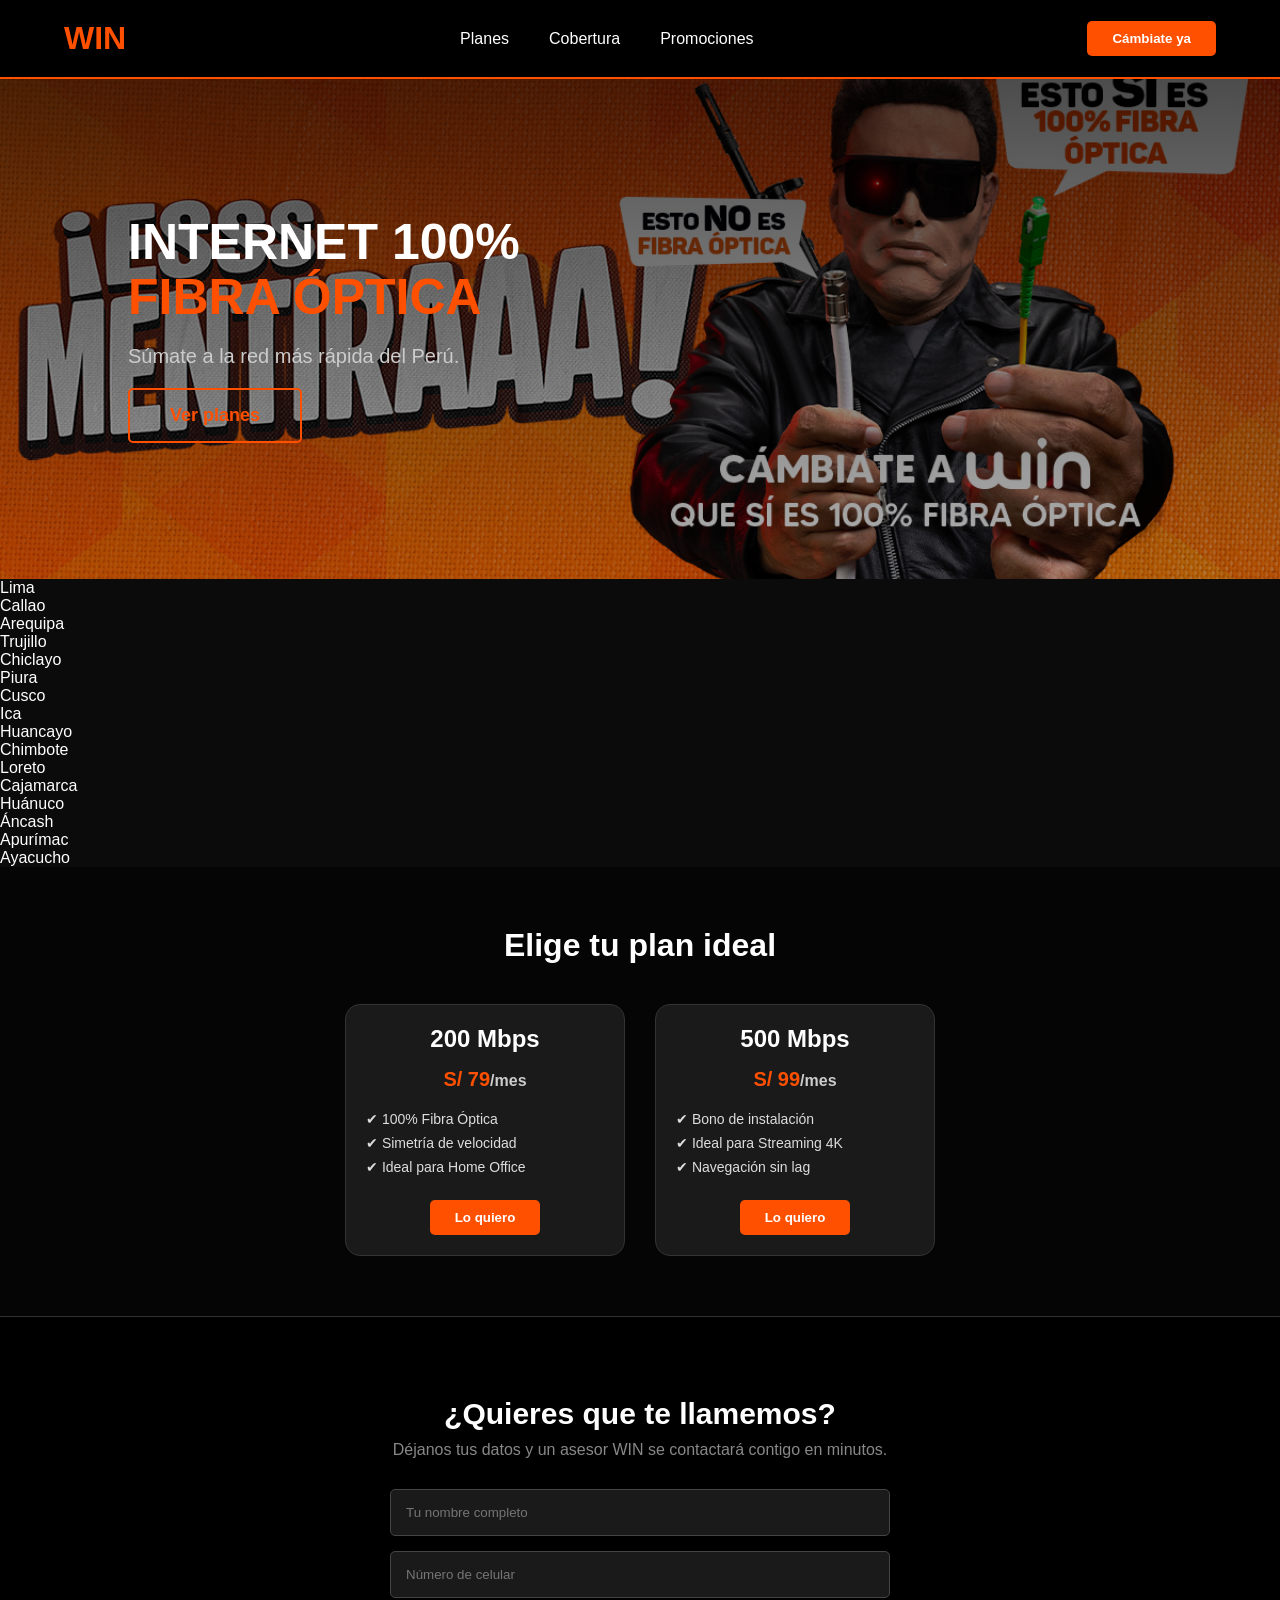
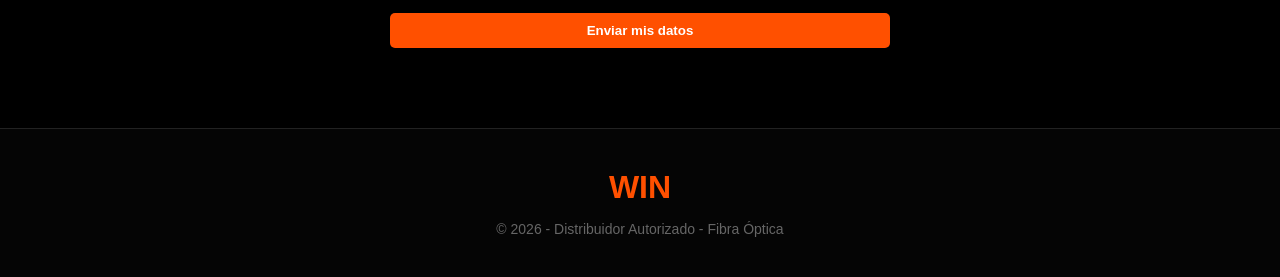
==== win/index.html @ 26859db9 "Update index.html" ====
<!DOCTYPE html>
<html lang="es">
<head>
    <meta charset="UTF-8">
    <meta name="viewport" content="width=device-width, initial-scale=1.0">
    <title>Win - ¡El internet de los winers!</title>
    <link rel="stylesheet" href="style.css">
</head>
<body>

    <header>
        <nav>
            <div class="logo">WIN</div>
            <ul>
                <li><a href="#nuestros-planes">Planes</a></li>
                <li><a href="#nuestra-cobertura">Cobertura</a></li>
                <li><a href="#">Promociones</a></li>
            </ul>
            <a href="#contacto"><button class="btn-venta">Cámbiate ya</button></a>
        </nav>
    </header>

    <section class="hero">
        <div class="hero-texto">
            <h1>INTERNET 100% <br> <span>FIBRA ÓPTICA</span></h1>
            <p>Súmate a la red más rápida del Perú.</p>
            <a href="#nuestros-planes"><button class="btn-hero">Ver planes</button></a>
        </div>
    </section>

     <!-- COBERTURA -->
    <section class="#cobertura" id="cobertura">
        <div class="contenedor-regiones">
            <div class="region">Lima</div>
            <div class="region">Callao</div>
            <div class="region">Arequipa</div>
            <div class="region">Trujillo</div>
            <div class="region">Chiclayo</div>
            <div class="region">Piura</div>
            <div class="region">Cusco</div>
            <div class="region">Ica</div>
            <div class="region">Huancayo</div>
            <div class="region">Chimbote</div>
            <div class="region">Loreto</div>
            <div class="region">Cajamarca</div>
            <div class="region">Huánuco</div>
            <div class="region">Áncash</div>
            <div class="region">Apurímac</div>
            <div class="region">Ayacucho</div>
        </div>
    </section>

    <section class="planes" id="nuestros-planes">
        <h2 class="titulo-seccion">Elige tu plan ideal</h2>
        <div class="contenedor-cards">
            <div class="card">
                <h3>200 Mbps</h3>
                <p class="precio">S/ 79<span>/mes</span></p>
                <ul class="beneficios">
                    <li>✔ 100% Fibra Óptica</li>
                    <li>✔ Simetría de velocidad</li>
                    <li>✔ Ideal para Home Office</li>
                </ul>
                <button class="btn-venta">Lo quiero</button>
            </div>
            <div class="card">
                <h3>500 Mbps</h3>
                <p class="precio">S/ 99<span>/mes</span></p>
                <ul class="beneficios">
                    <li>✔ Bono de instalación</li>
                    <li>✔ Ideal para Streaming 4K</li>
                    <li>✔ Navegación sin lag</li>
                </ul>
                <button class="btn-venta">Lo quiero</button>
            </div>
        </div>
    </section>

    <section class="contacto" id="contacto">
        <h2>¿Quieres que te llamemos?</h2>
        <p>Déjanos tus datos y un asesor WIN se contactará contigo en minutos.</p>
        <form class="formulario">
            <input type="text" placeholder="Tu nombre completo" required>
            <input type="tel" placeholder="Número de celular" required>
            <button type="submit" class="btn-venta">Enviar mis datos</button>
        </form>
    </section>

    <footer class="pie-pagina">
        <div class="logo">WIN</div>
        <p>© 2026 - Distribuidor Autorizado - Fibra Óptica</p>
    </footer>

</body>
</html>
---- win/style.css ----
* {
    margin: 0;
    padding: 0;
    box-sizing: border-box;
}

body {
    background-color: #0b0b0b;
    color: white;
    font-family: 'Segoe UI', sans-serif;
}

header {
    background-color: #000;
    padding: 20px 5%;
    border-bottom: 2px solid #ff5000;
}

nav {
    display: flex;
    justify-content: space-between;
    align-items: center;
}

.logo {
    color: #ff5000;
    font-size: 32px;
    font-weight: bold;
}

nav ul {
    display: flex;
    list-style: none;
}

nav ul li {
    margin: 0 20px;
}

nav ul li a {
    color: white;
    text-decoration: none;
    font-weight: 500;
}

.btn-venta {
    background-color: #ff5000;
    color: white;
    border: none;
    padding: 10px 25px;
    border-radius: 5px;
    font-weight: bold;
    cursor: pointer;
    transition: 0.3s;
}

.btn-venta:hover {
    background-color: #ff7033;
    box-shadow: 0 0 15px #ff5000;
}

.hero {
    height: 500px;
    display: flex;
    align-items: center;
    padding: 0 10%;
    background-color: #0b0b0b;
    background-image: linear-gradient(rgba(0,0,0,0.7), rgba(0,0,0,0.3)), url('win.jpg');
    background-size: cover;
    background-position: center;
}

.hero-texto h1 {
    font-size: 50px;
    color: white;
    line-height: 1.1;
}

.hero-texto span {
    color: #ff5000;
}

.hero-texto p {
    color: #ccc;
    font-size: 20px;
    margin: 20px 0;
}

.btn-hero {
    background-color: transparent;
    color: #ff5000;
    border: 2px solid #ff5000;
    padding: 15px 40px;
    font-weight: bold;
    font-size: 18px;
    border-radius: 5px;
    cursor: pointer;
    transition: 0.3s;
}

.btn-hero:hover {
    background-color: #ff5000;
    color: white;
}.planes {
    padding: 60px 10%;
    background-color: #050505;
    text-align: center;
}

.titulo-seccion {
    font-size: 32px;
    margin-bottom: 40px;
    color: white;
}

.contenedor-cards {
    display: flex;
    justify-content: center;
    gap: 30px; /* Espacio entre tarjetas */
    flex-wrap: wrap; /* Para que si no caben, bajen a la siguiente fila */
}

.card {
    background-color: #1a1a1a;
    border: 1px solid #333;
    padding: 20px;
    border-radius: 15px;
    width: 280px;
    transition: 0.3s;
}

.card:hover {
    border-color: #ff5000;
    transform: translateY(-10px); /* Sube un poquito al pasar el mouse */
}

.card img {
    width: 100%; /* La imagen se ajusta al ancho de la tarjeta */
    border-radius: 10px;
    margin-bottom: 15px;
}

.card h3 {
    font-size: 24px;
    margin-bottom: 10px;
}

.card p {
    font-size: 20px;
    color: #ff5000;
    font-weight: bold;
    margin-bottom: 20px;
}
.precio {
    font-size: 35px;
    color: #ff5000;
    margin: 15px 0;
}

.precio span {
    font-size: 16px;
    color: #ccc;
}

.beneficios {
    list-style: none;
    text-align: left;
    margin-bottom: 25px;
    color: #ddd;
    font-size: 14px;
}

.beneficios li {
    margin-bottom: 8px;
}
.contacto {
    padding: 80px 10%;
    background-color: #000;
    text-align: center;
    border-top: 1px solid #333;
}

.contacto h2 {
    font-size: 30px;
    margin-bottom: 10px;
}

.contacto p {
    color: #888;
    margin-bottom: 30px;
}

.formulario {
    max-width: 500px;
    margin: 0 auto;
    display: flex;
    flex-direction: column;
    gap: 15px;
}

.formulario input {
    padding: 15px;
    background-color: #1a1a1a;
    border: 1px solid #444;
    color: white;
    border-radius: 5px;
    outline: none;
}

.formulario input:focus {
    border-color: #ff5000;
}

.pie-pagina {
    padding: 40px;
    background-color: #050505;
    text-align: center;
    border-top: 1px solid #222;
}

.pie-pagina p {
    color: #666;
    margin-top: 15px;
    font-size: 14px;
}
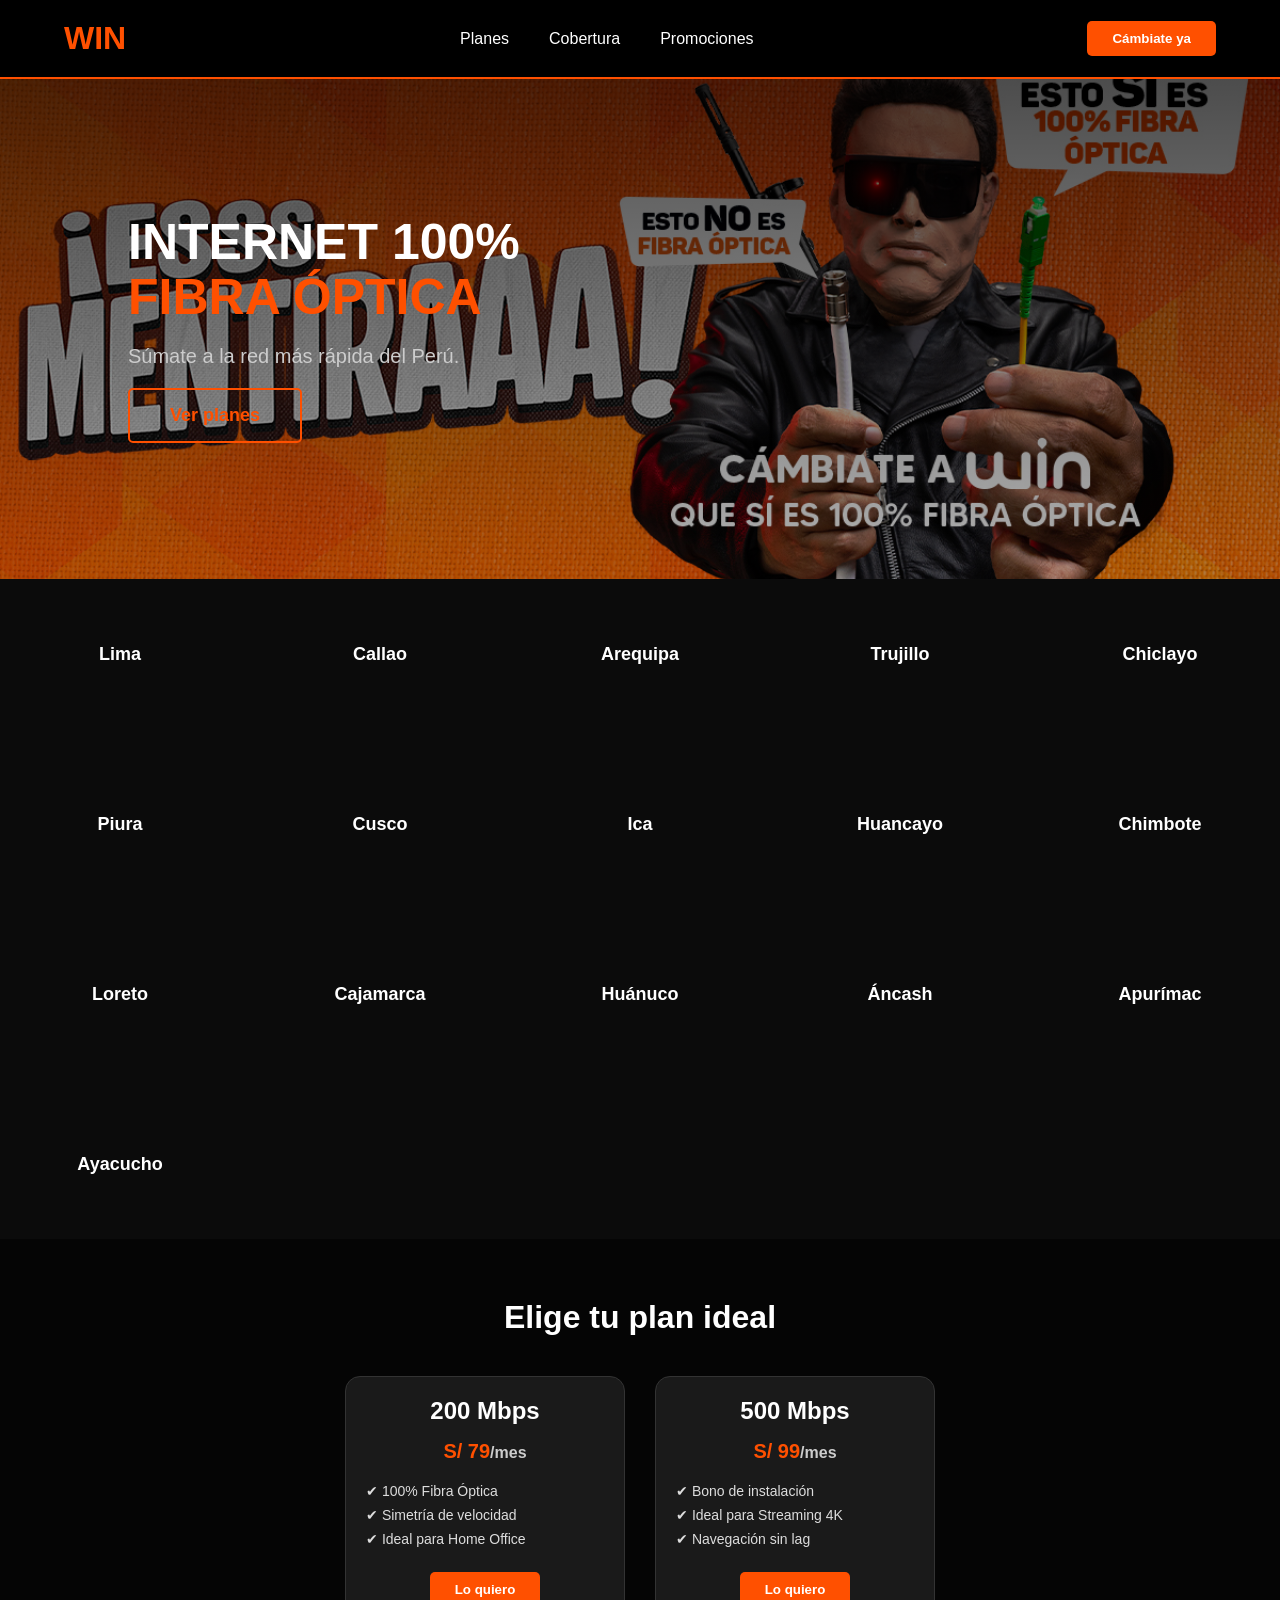
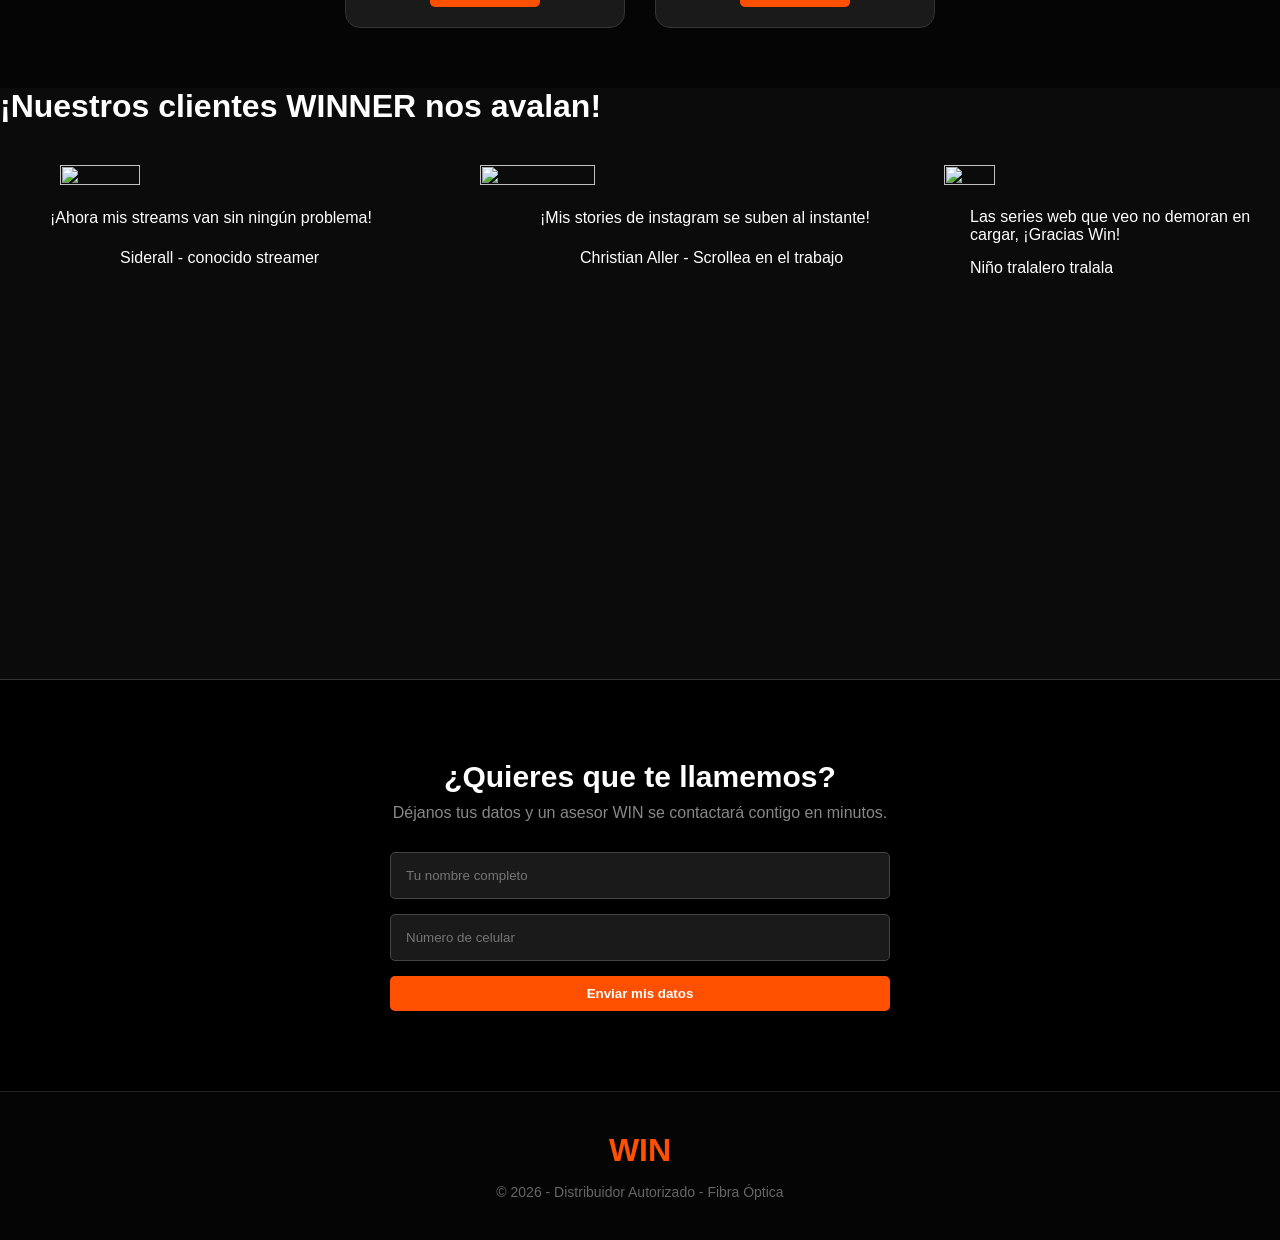
==== commit 8e1be848: "update clientes" ====
--- a/win/index.html
+++ b/win/index.html
@@ -75,6 +75,52 @@
             </div>
         </div>
     </section>
+    
+<!-- Fernando Chapoñan was here lmao -->
+    <section class="clientes" id="clientes">
+        <h2 class="titulo-seccion"> ¡Nuestros clientes WINNER nos avalan!</h2>
+        <div class="contenedor-cliente" style="margin-bottom: 0px;padding-bottom: 0px;">
+            
+                <img  src="cliente1.PNG" style="width: 25%; height: 25%;float: left; margin-left: 60px;" alt="" >
+                <img class="cliente" src="cliente2.PNG" style="width: 30%; height: 30%;float: center; margin-left: 100px;" alt="">
+                <img class="cliente" src="niñotralalero.webp" style="width: 20%; height: 20%;float: right; margin-right: 80px;" alt="">
+
+                <div style="position: relative; height: 40px;">
+                    <p style="position: absolute; top: 20px; left: 50px;">
+                    ¡Ahora mis streams van sin ningún problema! </p>
+                </div>
+
+                 <div style="position: relative; height: 50px;">
+                    <p style="position: absolute; top: 20px; left: 120px;">
+                     Siderall - conocido streamer </p>
+                </div>
+                
+               <div style="position: relative; height: 100px;">
+                    <p style="position: absolute; top: -70px; left: 540px;">
+                    ¡Mis stories de instagram se suben al instante! </p>
+                </div>
+           
+                <div style="position: relative; height: 100px;">
+                    <p style="position: absolute; top: -130px; left: 580px;">
+                    Christian Aller - Scrollea en el trabajo </p>
+                </div>
+
+                  <div style="position: relative; height: 100px;">
+                    <p style="position: absolute; top: -271px; left: 970px;">
+                    Las series web que veo no demoran en cargar, ¡Gracias Win! </p>
+                </div>
+
+                   <div style="position: relative; height: 100px;">
+                    <p style="position: absolute; top: -320px; left: 970px;">
+                    Niño tralalero tralala </p>
+                </div>
+
+        </div>
+
+
+    </section>
+
+
 
     <section class="contacto" id="contacto">
         <h2>¿Quieres que te llamemos?</h2>
--- a/win/style.css
+++ b/win/style.css
@@ -222,4 +222,36 @@
     color: #666;
     margin-top: 15px;
     font-size: 14px;
+}
+
+/* COBERTURA */
+.cobertura {
+    display: none;
+    padding: 40px;
+    background-color: rgb(247, 247, 247);
+}
+
+/* CUANDO HACES CLICK EN EL LINK */
+#cobertura:target {
+    display: block;
+}
+
+/* GRID DE REGIONES */
+.contenedor-regiones {
+    display: grid;
+    grid-template-columns: repeat(auto-fit, minmax(200px, 1fr));
+    gap: 20px;
+}
+
+/* CUADROS */
+.region {
+    height: 150px;
+    display: flex;
+    align-items: center;
+    justify-content: center;
+    background-color: transparent;
+    color: white;
+    font-size: 18px;
+    font-weight: bold;
+    text-align: center;
 }
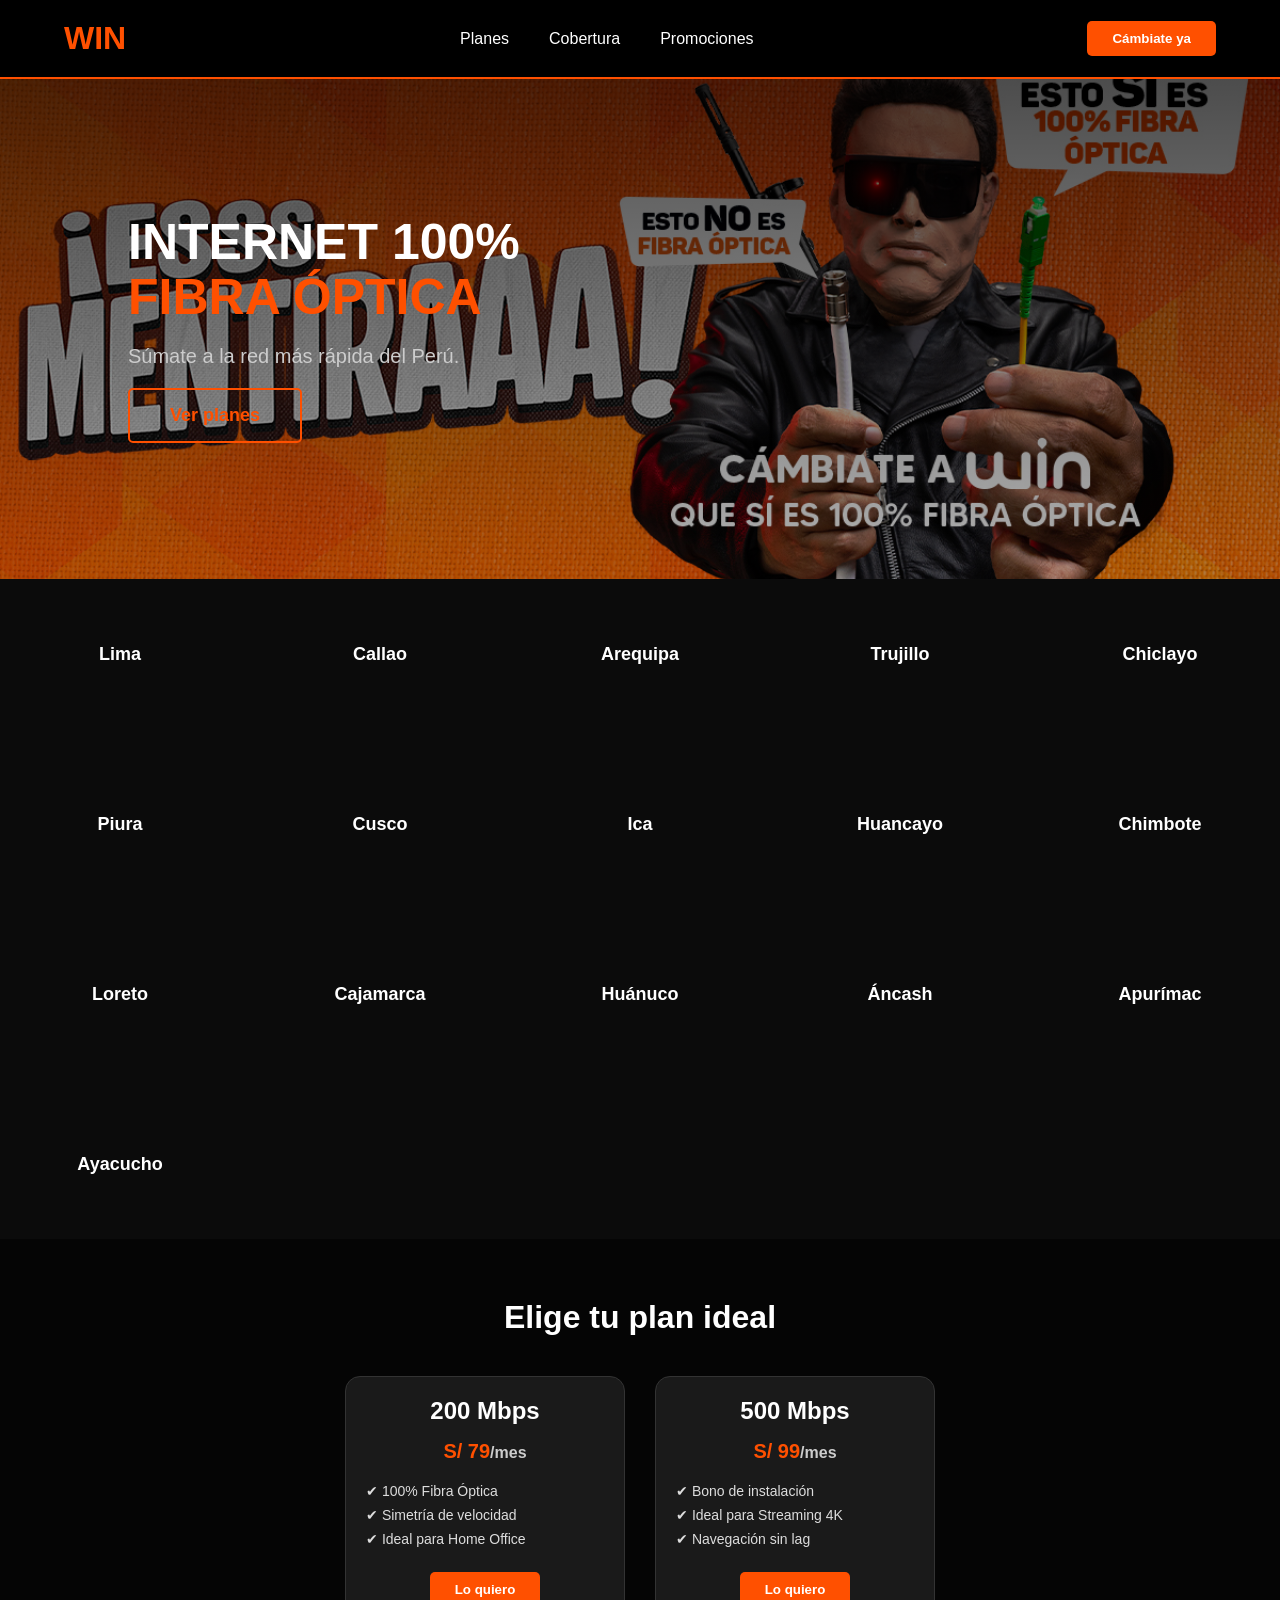
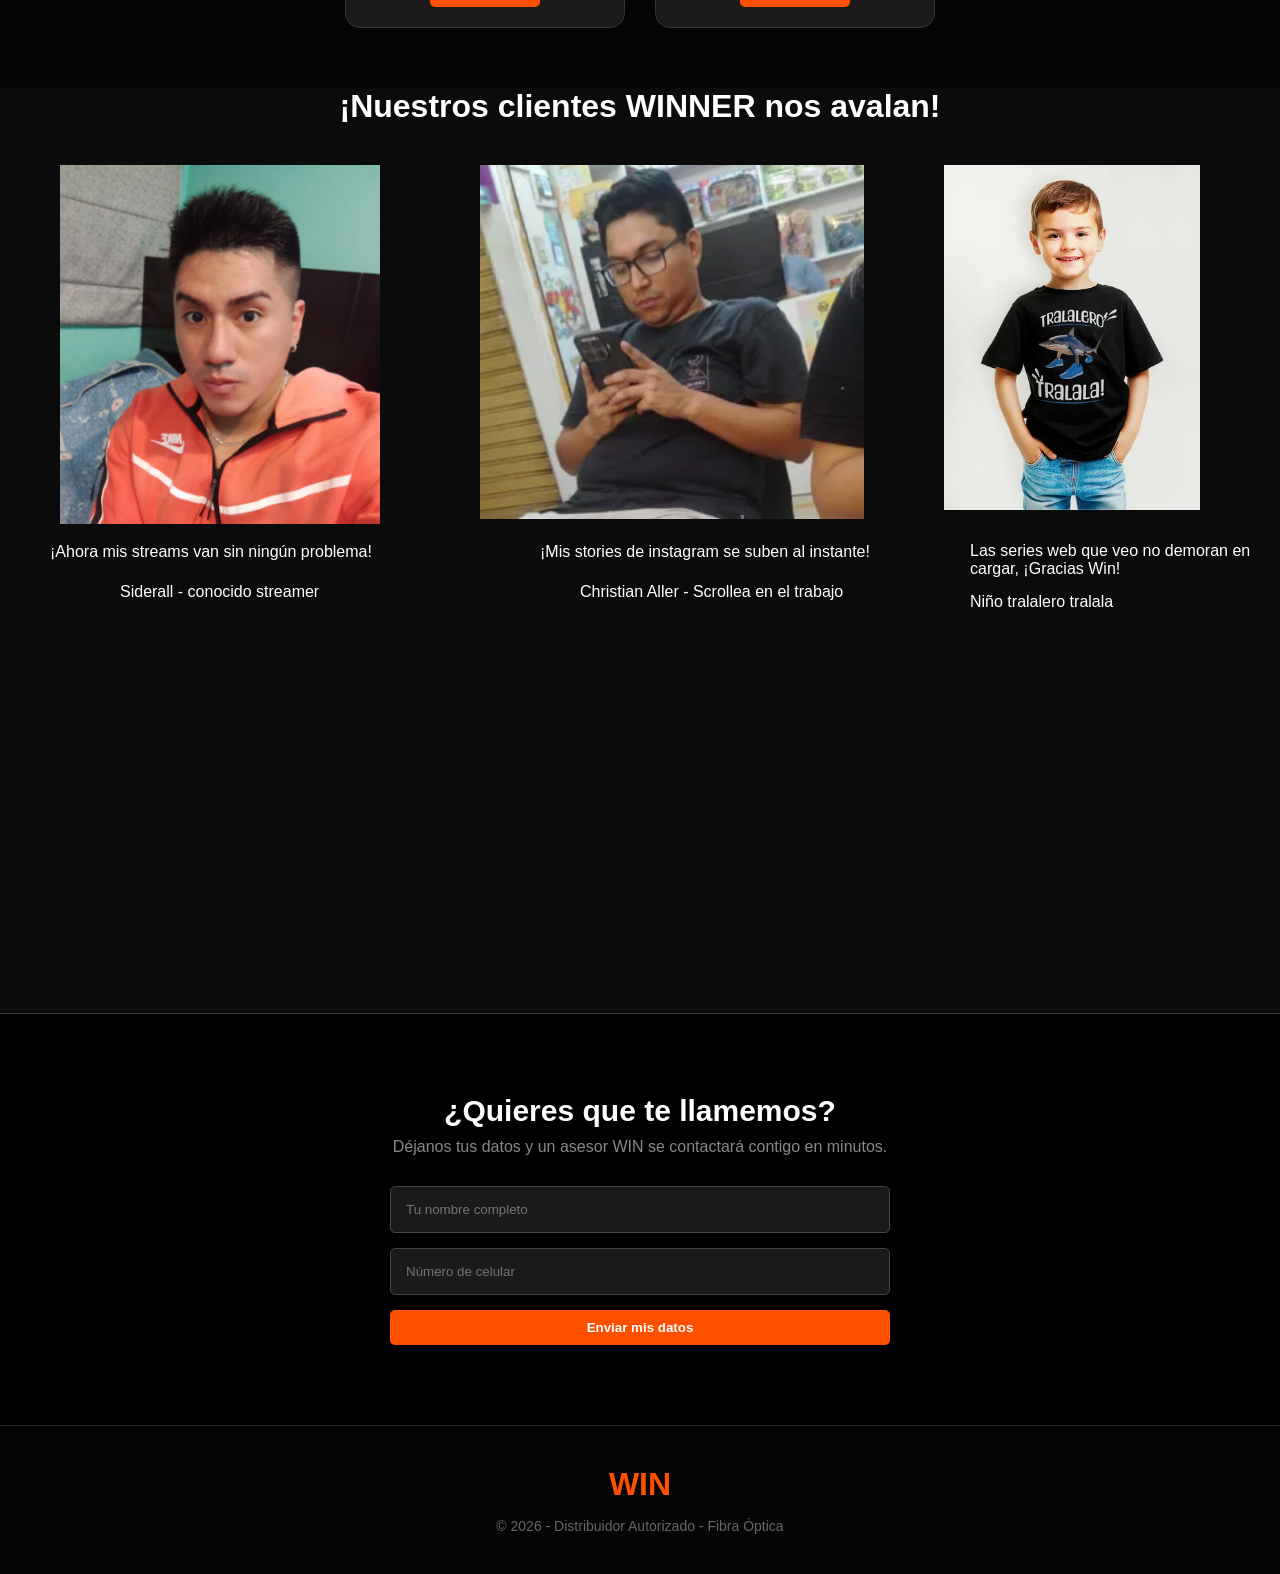
==== commit ed04e21d: "clientesavance2" ====
--- a/win/index.html
+++ b/win/index.html
@@ -75,7 +75,6 @@
             </div>
         </div>
     </section>
-    
 <!-- Fernando Chapoñan was here lmao -->
     <section class="clientes" id="clientes">
         <h2 class="titulo-seccion"> ¡Nuestros clientes WINNER nos avalan!</h2>
--- a/win/style.css
+++ b/win/style.css
@@ -111,6 +111,7 @@
     font-size: 32px;
     margin-bottom: 40px;
     color: white;
+    text-align: center;
 }
 
 .contenedor-cards {
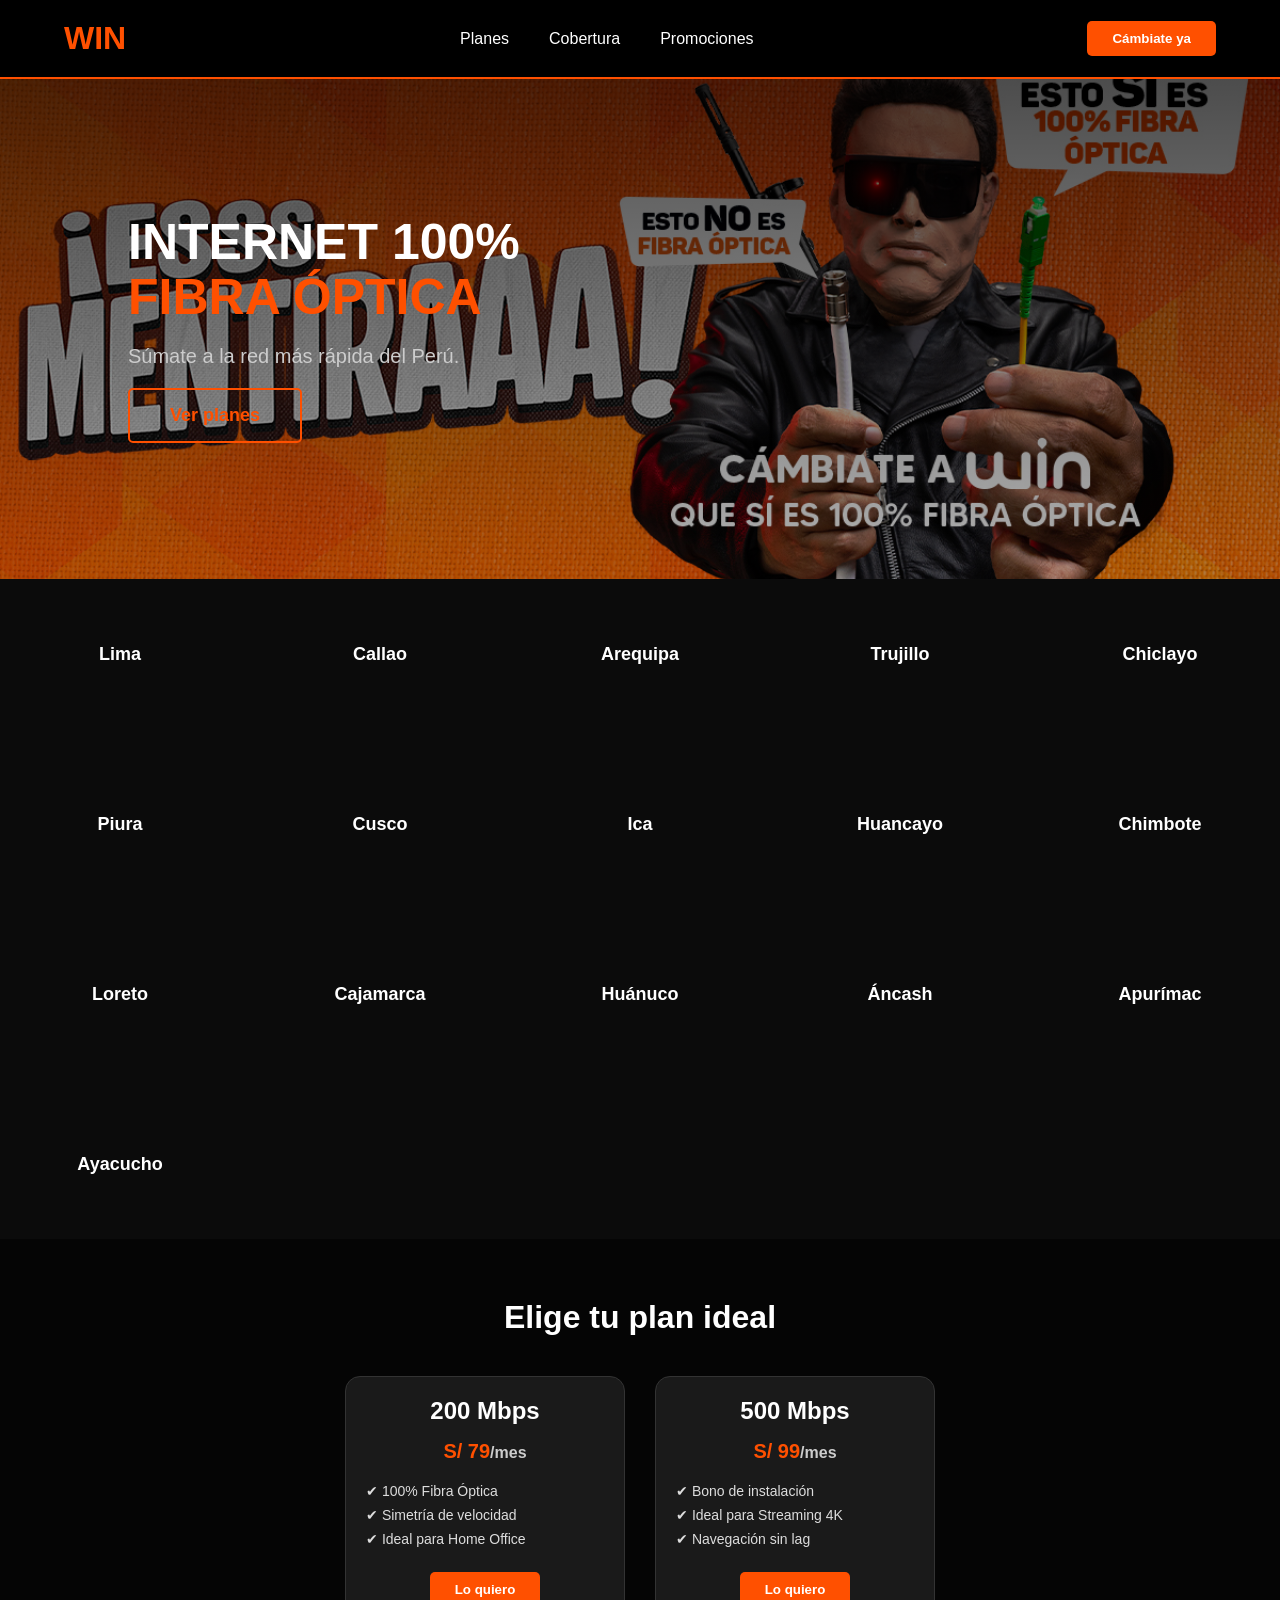
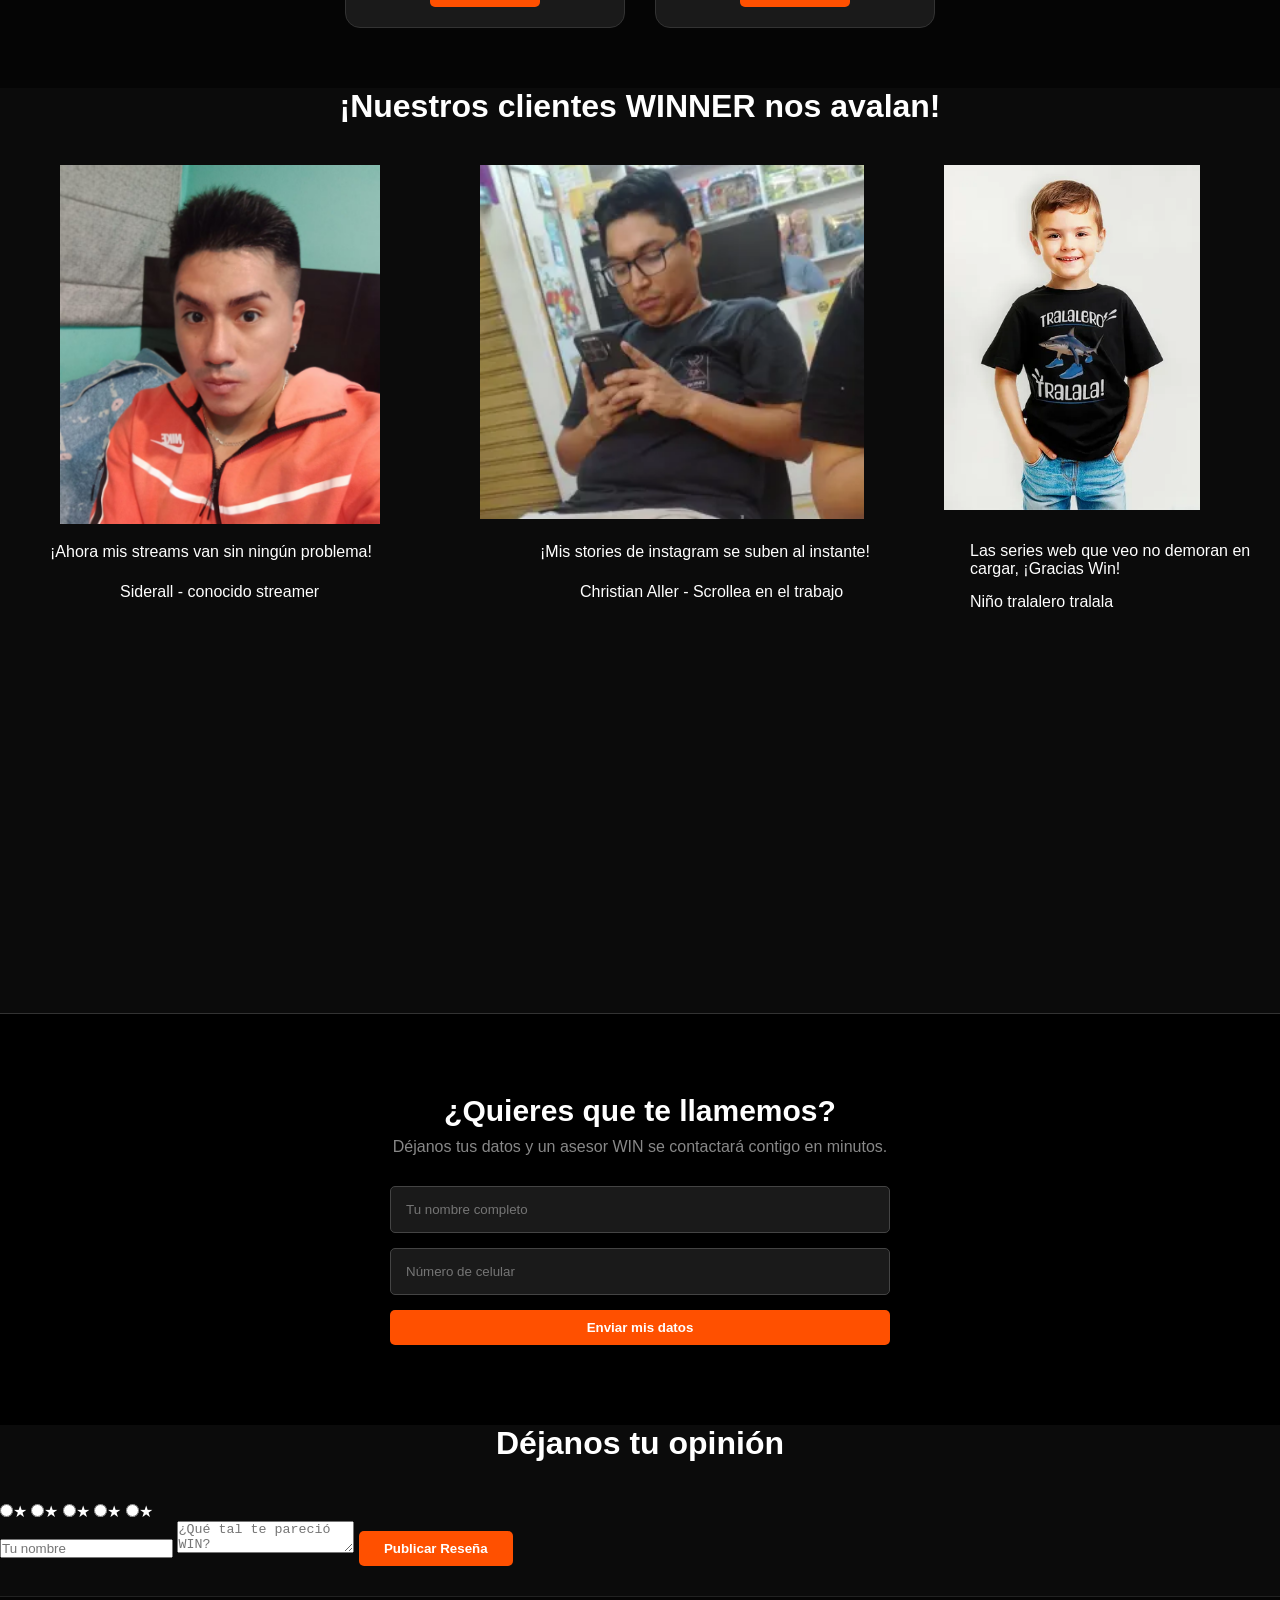
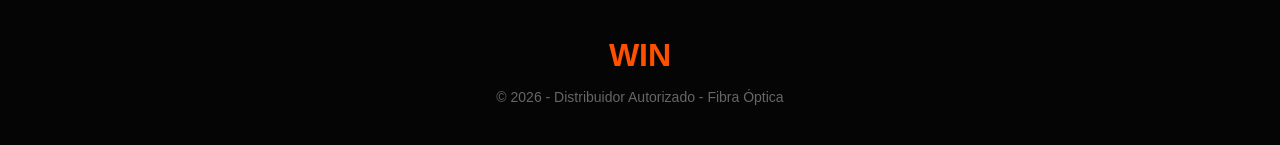
==== commit 7c39cfd7: "añadí reseñas" ====
--- a/win/index.html
+++ b/win/index.html
@@ -130,11 +130,59 @@
             <button type="submit" class="btn-venta">Enviar mis datos</button>
         </form>
     </section>
-
+<section class="resenas-form">
+    <h2 class="titulo-seccion">Déjanos tu opinión</h2>
+    <div class="contenedor-resena">
+        <form id="form-resena">
+            <div class="estrellas">
+                <input type="radio" id="star5" name="rating" value="5"><label for="star5">★</label>
+                <input type="radio" id="star4" name="rating" value="4"><label for="star4">★</label>
+                <input type="radio" id="star3" name="rating" value="3"><label for="star3">★</label>
+                <input type="radio" id="star2" name="rating" value="2"><label for="star2">★</label>
+                <input type="radio" id="star1" name="rating" value="1"><label for="star1">★</label>
+            </div>
+            <input type="text" id="nombre-resena" placeholder="Tu nombre" required>
+            <textarea id="texto-resena" placeholder="¿Qué tal te pareció WIN?" required></textarea>
+            <button type="submit" class="btn-venta">Publicar Reseña</button>
+        </form>
+    </div>
+    
+    <div id="lista-resenas" class="contenedor-cards" style="margin-top: 30px;">
+        </div>
+</section>
     <footer class="pie-pagina">
         <div class="logo">WIN</div>
         <p>© 2026 - Distribuidor Autorizado - Fibra Óptica</p>
     </footer>
+<script>
+    document.getElementById('form-resena').addEventListener('submit', function(e) {
+        e.preventDefault();
 
+        const nombre = document.getElementById('nombre-resena').value;
+        const texto = document.getElementById('texto-resena').value;
+        const estrellas = document.querySelector('input[name="rating"]:checked')?.value || 0;
+
+        if(estrellas == 0) {
+            alert("¡Mano, no te olvides de marcar las estrellas! ⭐");
+            return;
+        }
+
+        // Crear la tarjeta de la reseña
+        const nuevaResena = document.createElement('div');
+        nuevaResena.classList.add('card');
+        nuevaResena.innerHTML = `
+            <h3>${nombre}</h3>
+            <p style="color: #ff5000; font-size: 20px; margin: 10px 0;">${'★'.repeat(estrellas)}</p>
+            <p style="color: #ccc; font-size: 14px; font-weight: normal; line-height: 1.4;">"${texto}"</p>
+        `;
+
+        // Ponerla al principio de la lista
+        document.getElementById('lista-resenas').prepend(nuevaResena);
+        
+        // Limpiar el formulario
+        this.reset();
+        alert("¡Gracias por tu reseña! Ya apareció en la lista.");
+    });
+    </script>
 </body>
-</html>+</html>
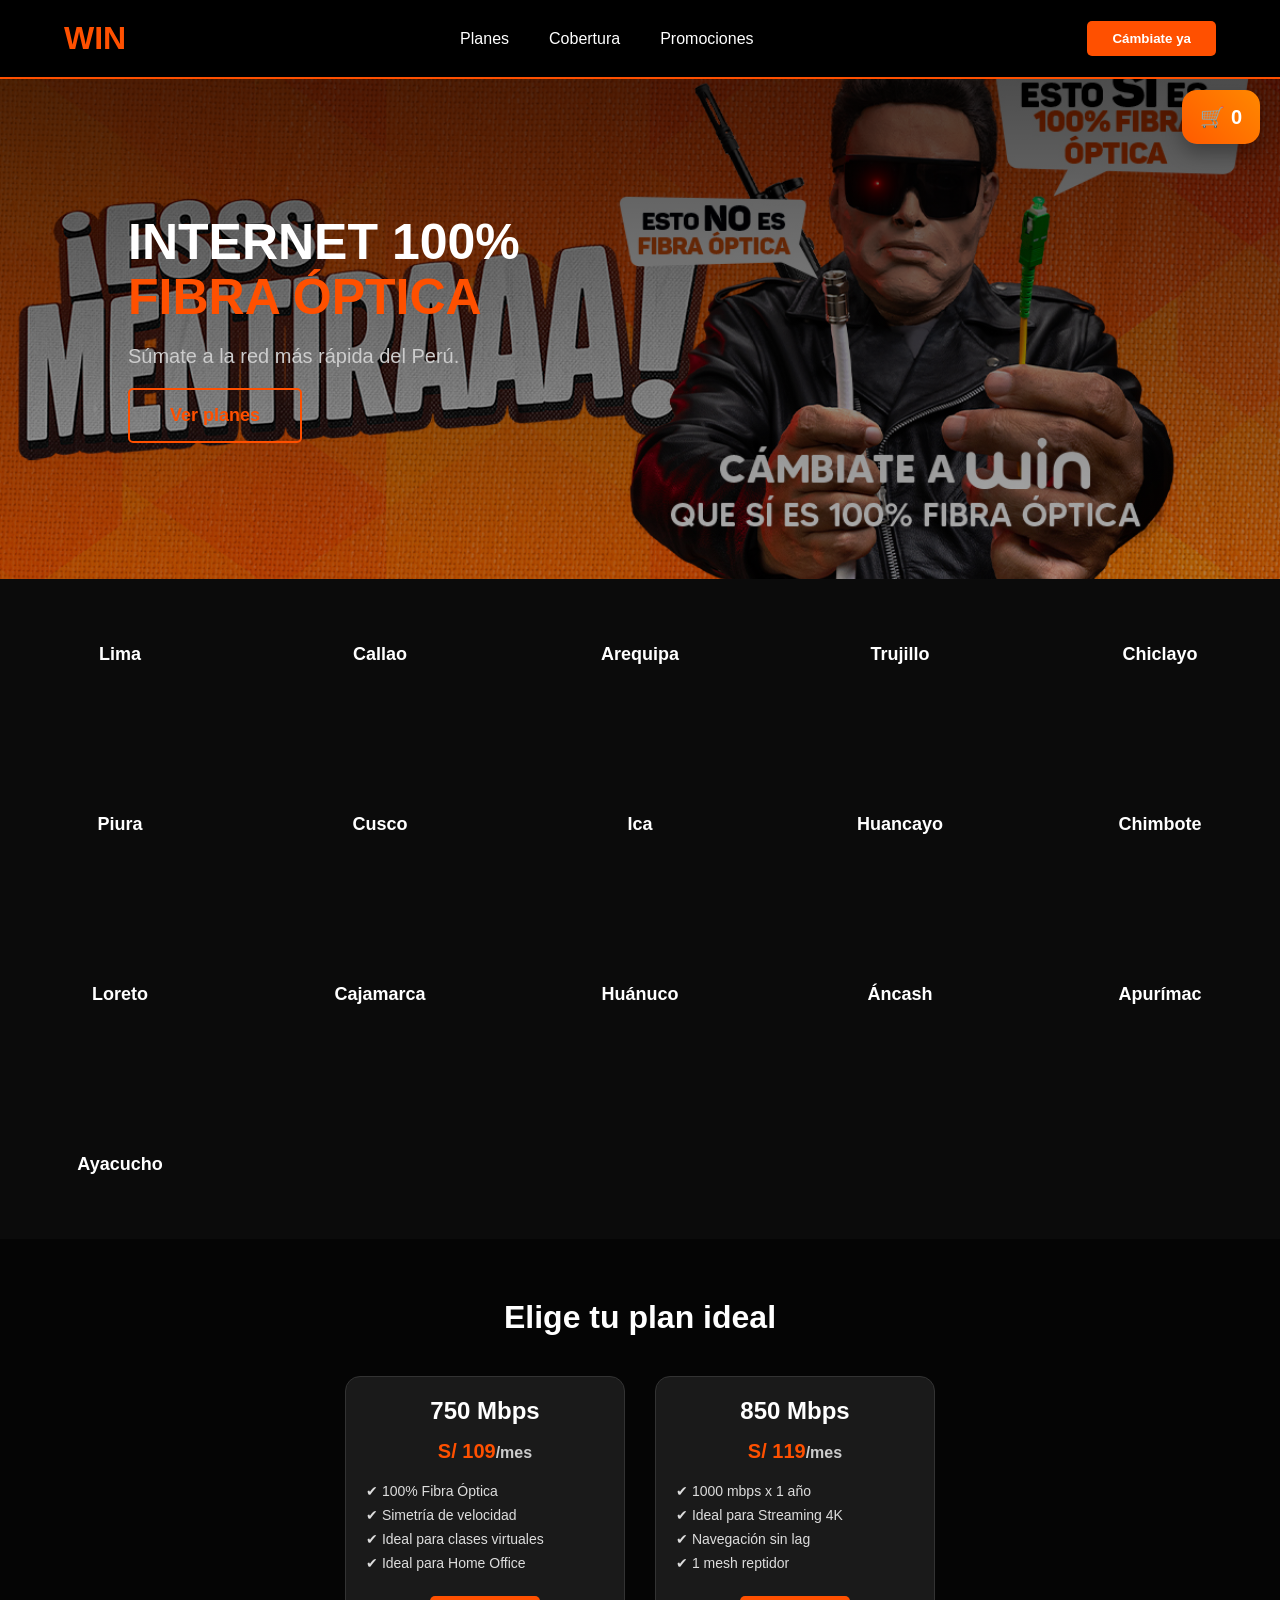
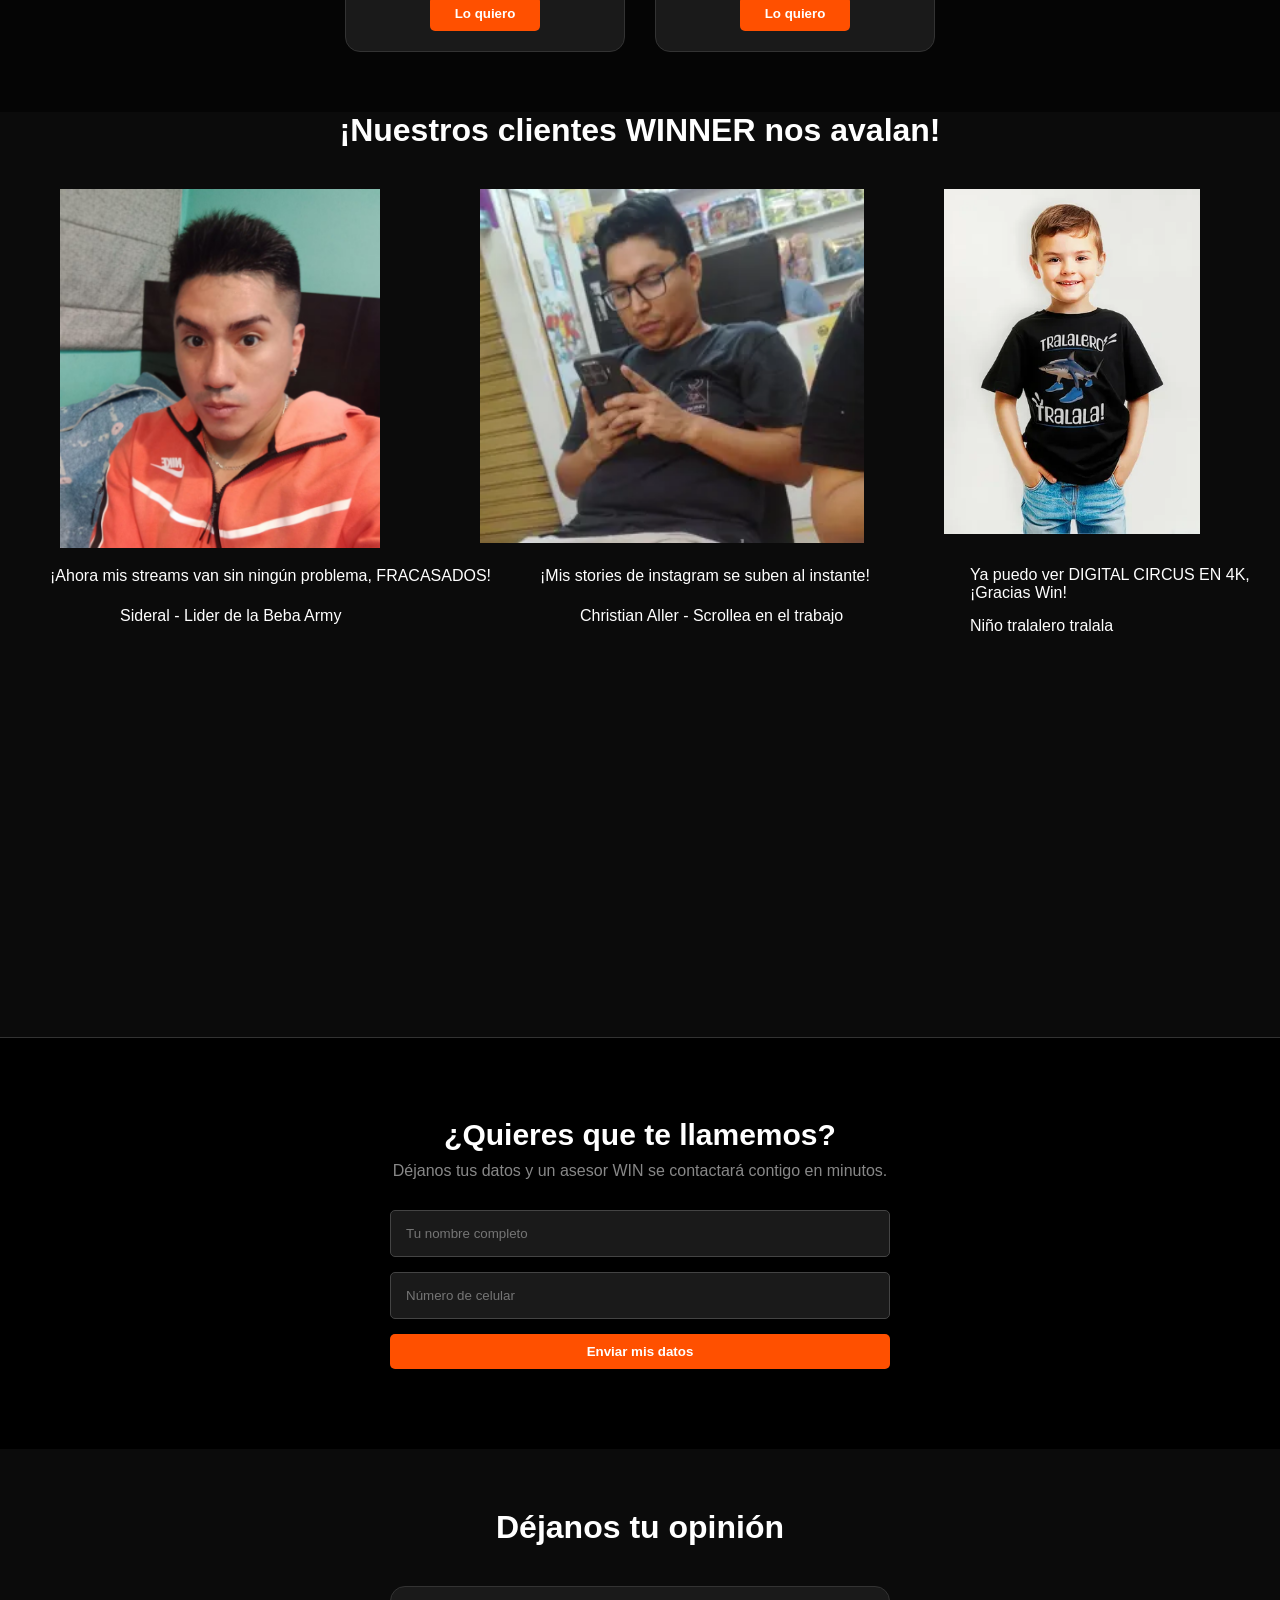
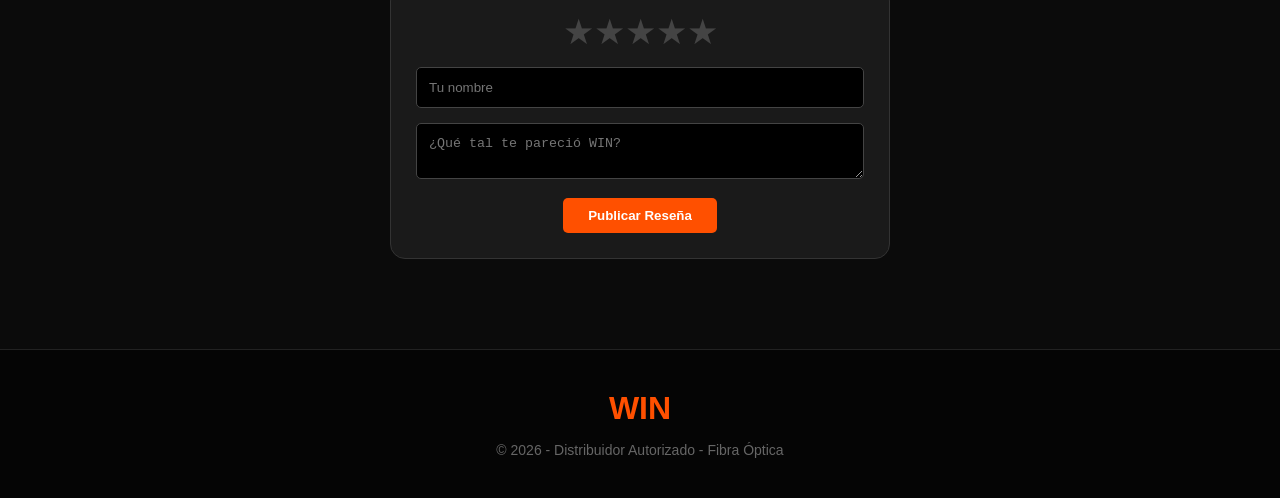
==== commit 17b6a428: "win Actualización carrito premium" ====
--- a/win/index.html
+++ b/win/index.html
@@ -54,22 +54,24 @@
         <h2 class="titulo-seccion">Elige tu plan ideal</h2>
         <div class="contenedor-cards">
             <div class="card">
-                <h3>200 Mbps</h3>
-                <p class="precio">S/ 79<span>/mes</span></p>
+                <h3>750 Mbps</h3>
+                <p class="precio">S/ 109<span>/mes</span></p>
                 <ul class="beneficios">
                     <li>✔ 100% Fibra Óptica</li>
                     <li>✔ Simetría de velocidad</li>
+                    <li>✔ Ideal para clases virtuales</li>
                     <li>✔ Ideal para Home Office</li>
                 </ul>
                 <button class="btn-venta">Lo quiero</button>
             </div>
             <div class="card">
-                <h3>500 Mbps</h3>
-                <p class="precio">S/ 99<span>/mes</span></p>
+                <h3>850 Mbps</h3>
+                <p class="precio">S/ 119<span>/mes</span></p>
                 <ul class="beneficios">
-                    <li>✔ Bono de instalación</li>
+                    <li>✔ 1000 mbps x 1 año</li>
                     <li>✔ Ideal para Streaming 4K</li>
                     <li>✔ Navegación sin lag</li>
+                    <li>✔ 1 mesh reptidor</li>
                 </ul>
                 <button class="btn-venta">Lo quiero</button>
             </div>
@@ -86,12 +88,12 @@
 
                 <div style="position: relative; height: 40px;">
                     <p style="position: absolute; top: 20px; left: 50px;">
-                    ¡Ahora mis streams van sin ningún problema! </p>
+                    ¡Ahora mis streams van sin ningún problema, FRACASADOS! </p>
                 </div>
 
                  <div style="position: relative; height: 50px;">
                     <p style="position: absolute; top: 20px; left: 120px;">
-                     Siderall - conocido streamer </p>
+                     Sideral - Lider de la Beba Army </p>
                 </div>
                 
                <div style="position: relative; height: 100px;">
@@ -106,7 +108,7 @@
 
                   <div style="position: relative; height: 100px;">
                     <p style="position: absolute; top: -271px; left: 970px;">
-                    Las series web que veo no demoran en cargar, ¡Gracias Win! </p>
+                    Ya puedo ver DIGITAL CIRCUS EN 4K, ¡Gracias Win! </p>
                 </div>
 
                    <div style="position: relative; height: 100px;">
@@ -184,5 +186,6 @@
         alert("¡Gracias por tu reseña! Ya apareció en la lista.");
     });
     </script>
+    <script src="script.js"></script>
 </body>
 </html>
--- a/win/style.css
+++ b/win/style.css
@@ -255,4 +255,50 @@
     font-size: 18px;
     font-weight: bold;
     text-align: center;
-}+}
+.resenas-form {
+    padding: 60px 10%;
+    background-color: #0b0b0b;
+    text-align: center;
+}
+
+.contenedor-resena {
+    max-width: 500px;
+    margin: 0 auto;
+    background: #1a1a1a;
+    padding: 25px;
+    border-radius: 15px;
+    border: 1px solid #333;
+}
+
+.estrellas {
+    display: flex;
+    flex-direction: row-reverse;
+    justify-content: center;
+    font-size: 35px;
+    margin-bottom: 15px;
+}
+
+.estrellas input { display: none; }
+
+.estrellas label {
+    color: #444;
+    cursor: pointer;
+}
+
+/* Cuando pasas el mouse o marcas una estrella, se pone naranja */
+.estrellas label:hover,
+.estrellas label:hover ~ label,
+.estrellas input:checked ~ label {
+    color: #ff5000;
+}
+
+#form-resena input, #form-resena textarea {
+    width: 100%;
+    padding: 12px;
+    margin-bottom: 15px;
+    background: #000;
+    border: 1px solid #444;
+    color: white;
+    border-radius: 5px;
+}
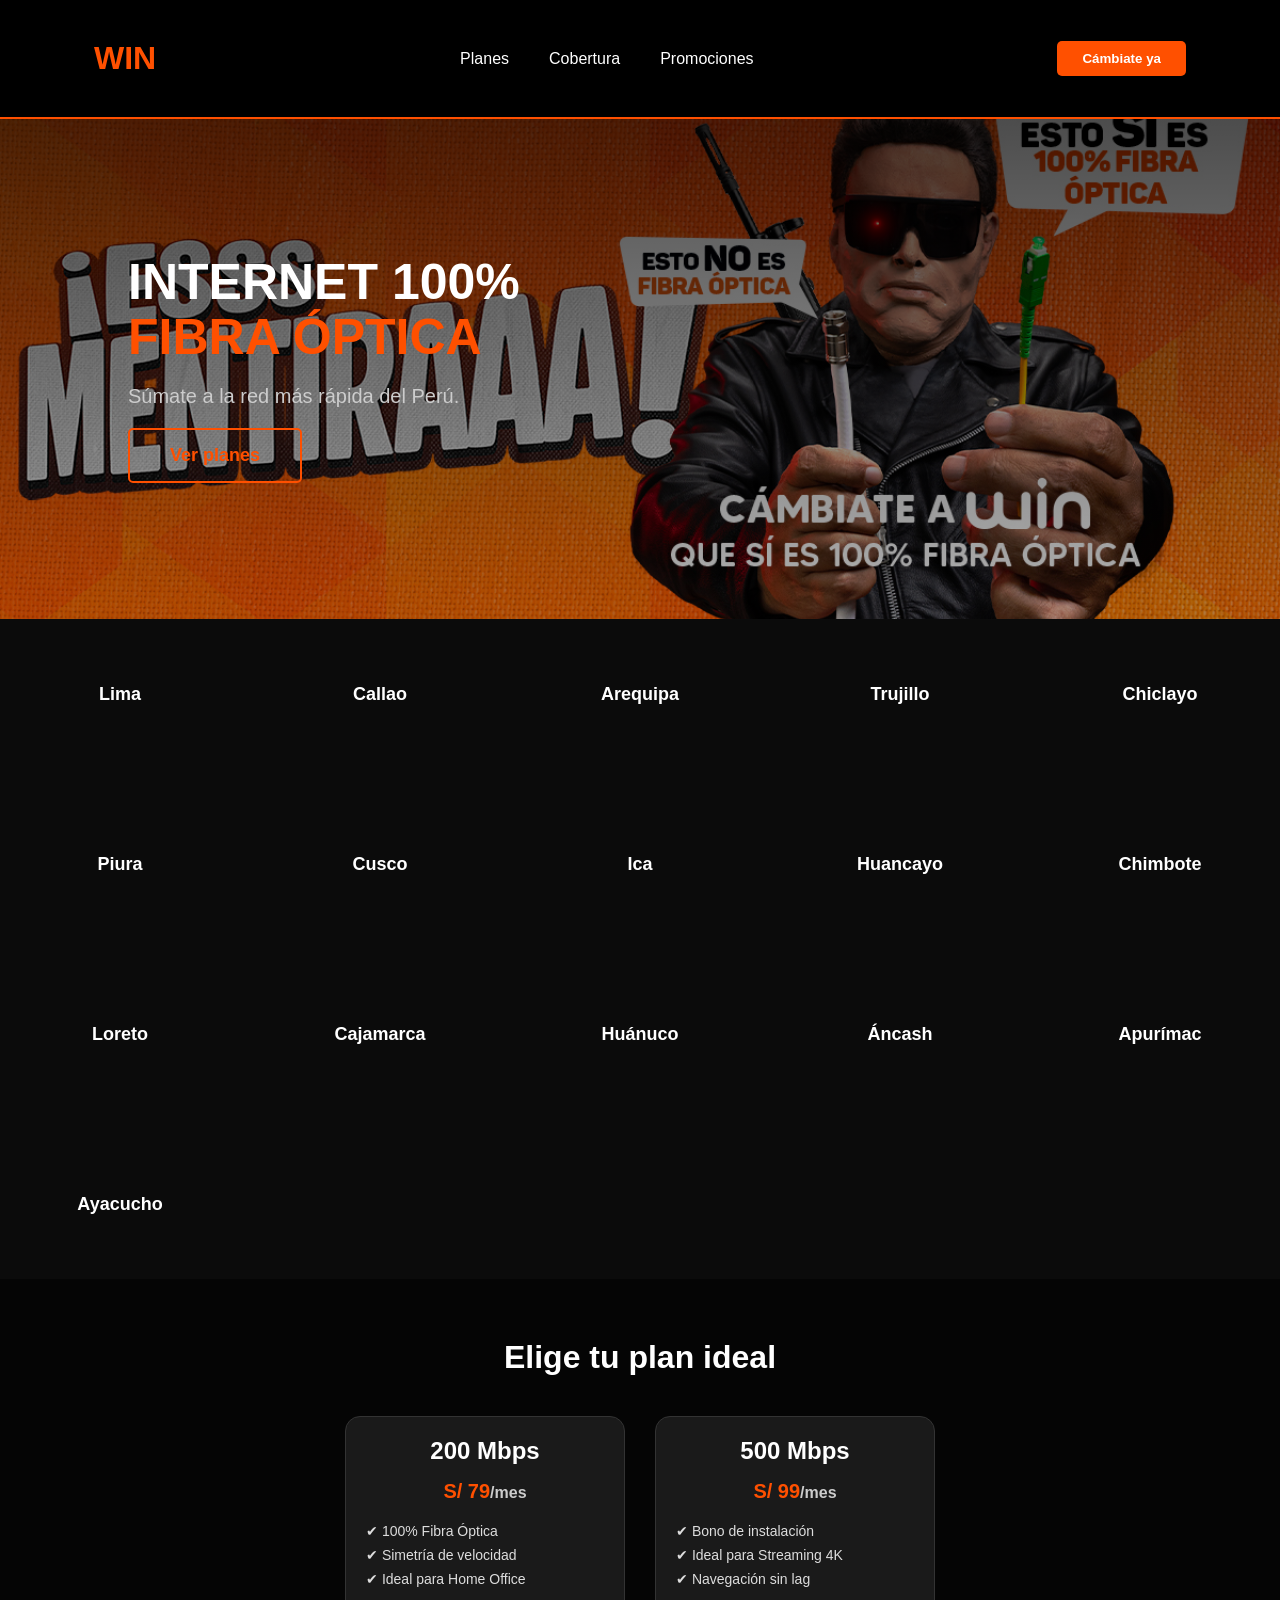
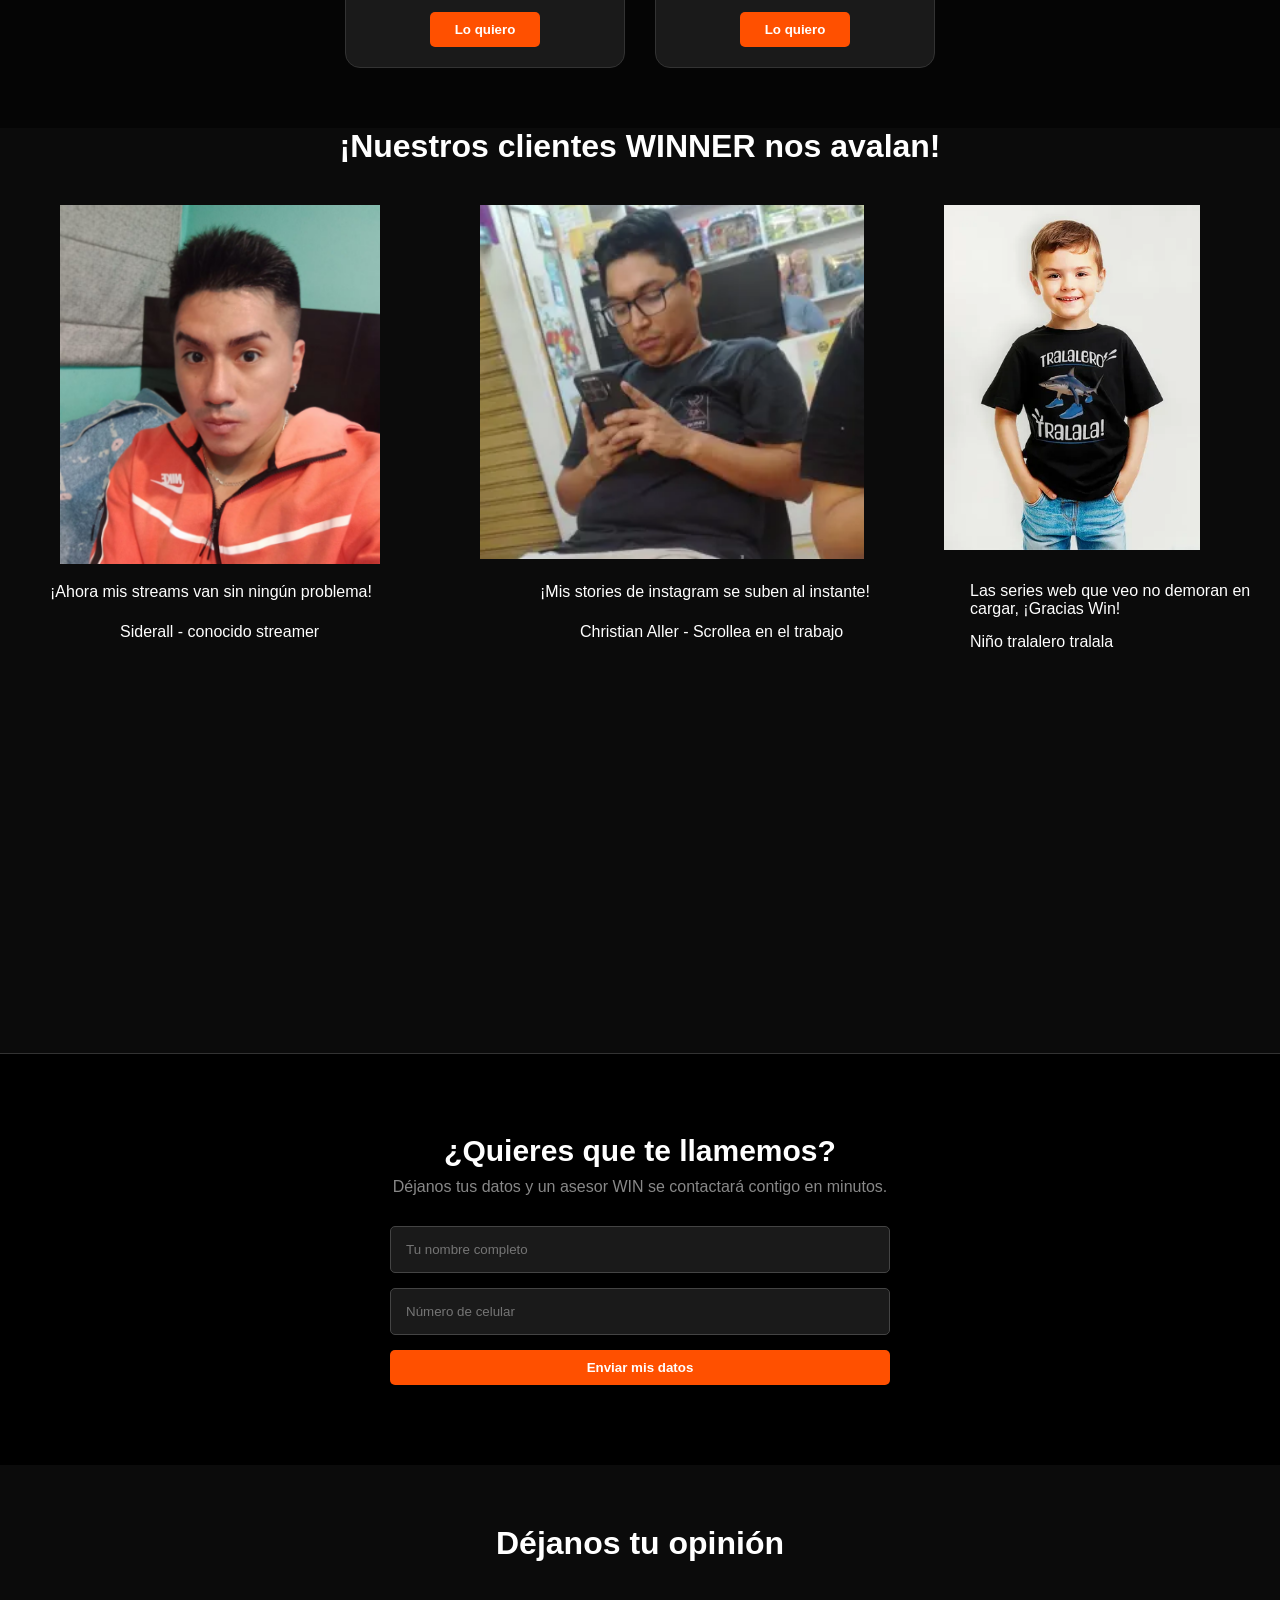
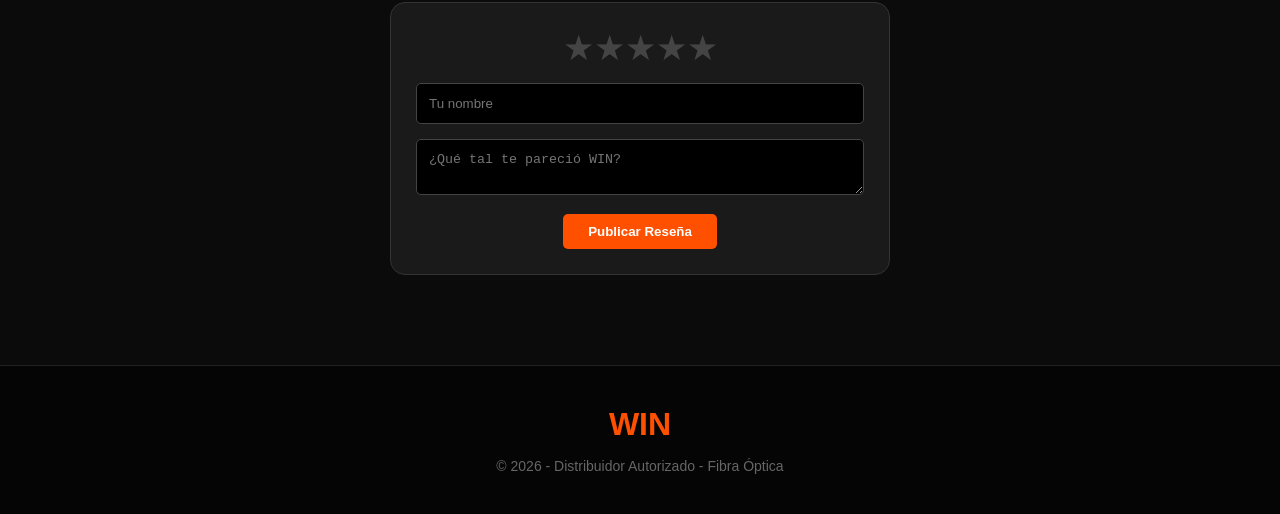
==== commit 901bbd1c: "Update index.html" ====
--- a/win/index.html
+++ b/win/index.html
@@ -54,24 +54,22 @@
         <h2 class="titulo-seccion">Elige tu plan ideal</h2>
         <div class="contenedor-cards">
             <div class="card">
-                <h3>750 Mbps</h3>
-                <p class="precio">S/ 109<span>/mes</span></p>
+                <h3>200 Mbps</h3>
+                <p class="precio">S/ 79<span>/mes</span></p>
                 <ul class="beneficios">
                     <li>✔ 100% Fibra Óptica</li>
                     <li>✔ Simetría de velocidad</li>
-                    <li>✔ Ideal para clases virtuales</li>
                     <li>✔ Ideal para Home Office</li>
                 </ul>
                 <button class="btn-venta">Lo quiero</button>
             </div>
             <div class="card">
-                <h3>850 Mbps</h3>
-                <p class="precio">S/ 119<span>/mes</span></p>
+                <h3>500 Mbps</h3>
+                <p class="precio">S/ 99<span>/mes</span></p>
                 <ul class="beneficios">
-                    <li>✔ 1000 mbps x 1 año</li>
+                    <li>✔ Bono de instalación</li>
                     <li>✔ Ideal para Streaming 4K</li>
                     <li>✔ Navegación sin lag</li>
-                    <li>✔ 1 mesh reptidor</li>
                 </ul>
                 <button class="btn-venta">Lo quiero</button>
             </div>
@@ -88,12 +86,12 @@
 
                 <div style="position: relative; height: 40px;">
                     <p style="position: absolute; top: 20px; left: 50px;">
-                    ¡Ahora mis streams van sin ningún problema, FRACASADOS! </p>
+                    ¡Ahora mis streams van sin ningún problema! </p>
                 </div>
 
                  <div style="position: relative; height: 50px;">
                     <p style="position: absolute; top: 20px; left: 120px;">
-                     Sideral - Lider de la Beba Army </p>
+                     Siderall - conocido streamer </p>
                 </div>
                 
                <div style="position: relative; height: 100px;">
@@ -108,7 +106,7 @@
 
                   <div style="position: relative; height: 100px;">
                     <p style="position: absolute; top: -271px; left: 970px;">
-                    Ya puedo ver DIGITAL CIRCUS EN 4K, ¡Gracias Win! </p>
+                    Las series web que veo no demoran en cargar, ¡Gracias Win! </p>
                 </div>
 
                    <div style="position: relative; height: 100px;">
@@ -186,6 +184,95 @@
         alert("¡Gracias por tu reseña! Ya apareció en la lista.");
     });
     </script>
-    <script src="script.js"></script>
 </body>
+
+<script>
+// ===============================
+//  Gian Carlos 1. SCROLL SUAVE PARA LINKS
+// ===============================
+document.querySelectorAll('a[href^="#"]').forEach(anchor => {
+    anchor.addEventListener('click', function (e) {
+        e.preventDefault();
+
+        const target = document.querySelector(this.getAttribute('href'));
+        if (target) {
+            target.scrollIntoView({
+                behavior: 'smooth'
+            });
+        }
+    });
+});
+
+
+// ===============================
+// 2. NAVBAR SE COMPACTA AL BAJAR
+// ===============================
+const nav = document.querySelector("nav");
+
+window.addEventListener("scroll", () => {
+    if (window.scrollY > 80) {
+        nav.style.padding = "10px 30px";
+        nav.style.background = "#111";
+    } else {
+        nav.style.padding = "20px 30px";
+        nav.style.background = "transparent";
+    }
+});
+
+
+// ===============================
+// 3. EFECTO EN REGIONES (HOVER DINÁMICO)
+// ===============================
+const regiones = document.querySelectorAll(".region");
+
+regiones.forEach(region => {
+    region.addEventListener("mouseover", () => {
+        region.style.transform = "scale(1.1)";
+        region.style.background = "#ff5000";
+        region.style.color = "white";
+    });
+
+    region.addEventListener("mouseout", () => {
+        region.style.transform = "scale(1)";
+        region.style.background = "";
+        region.style.color = "";
+    });
+});
+
+
+// ===============================
+// 4. BOTÓN "VOLVER ARRIBA"
+// ===============================
+const btnTop = document.createElement("button");
+btnTop.textContent = "⬆";
+btnTop.style.position = "fixed";
+btnTop.style.bottom = "20px";
+btnTop.style.right = "20px";
+btnTop.style.padding = "10px 15px";
+btnTop.style.borderRadius = "50%";
+btnTop.style.border = "none";
+btnTop.style.background = "#ff5000";
+btnTop.style.color = "white";
+btnTop.style.cursor = "pointer";
+btnTop.style.display = "none";
+btnTop.style.zIndex = "999";
+
+document.body.appendChild(btnTop);
+
+window.addEventListener("scroll", () => {
+    if (window.scrollY > 300) {
+        btnTop.style.display = "block";
+    } else {
+        btnTop.style.display = "none";
+    }
+});
+
+btnTop.addEventListener("click", () => {
+    window.scrollTo({
+        top: 0,
+        behavior: "smooth"
+    });
+});
+</script>
+
 </html>
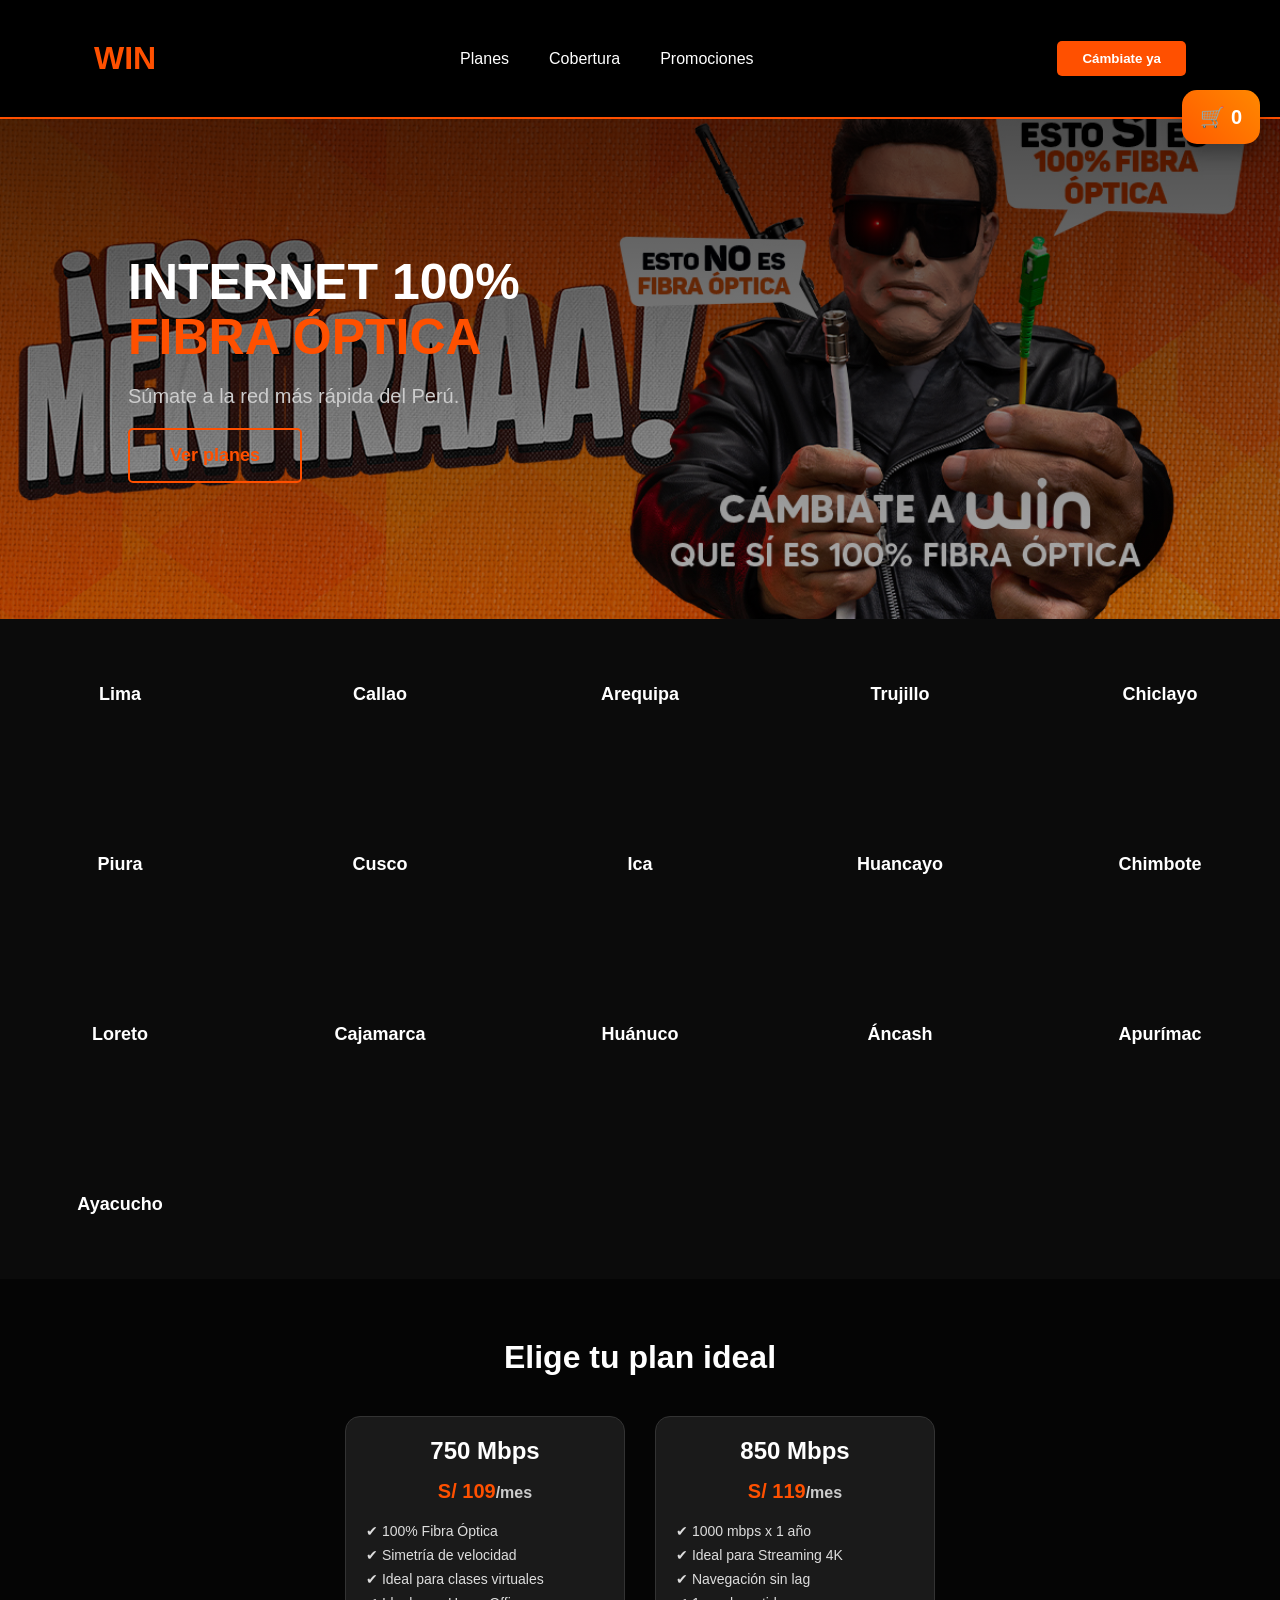
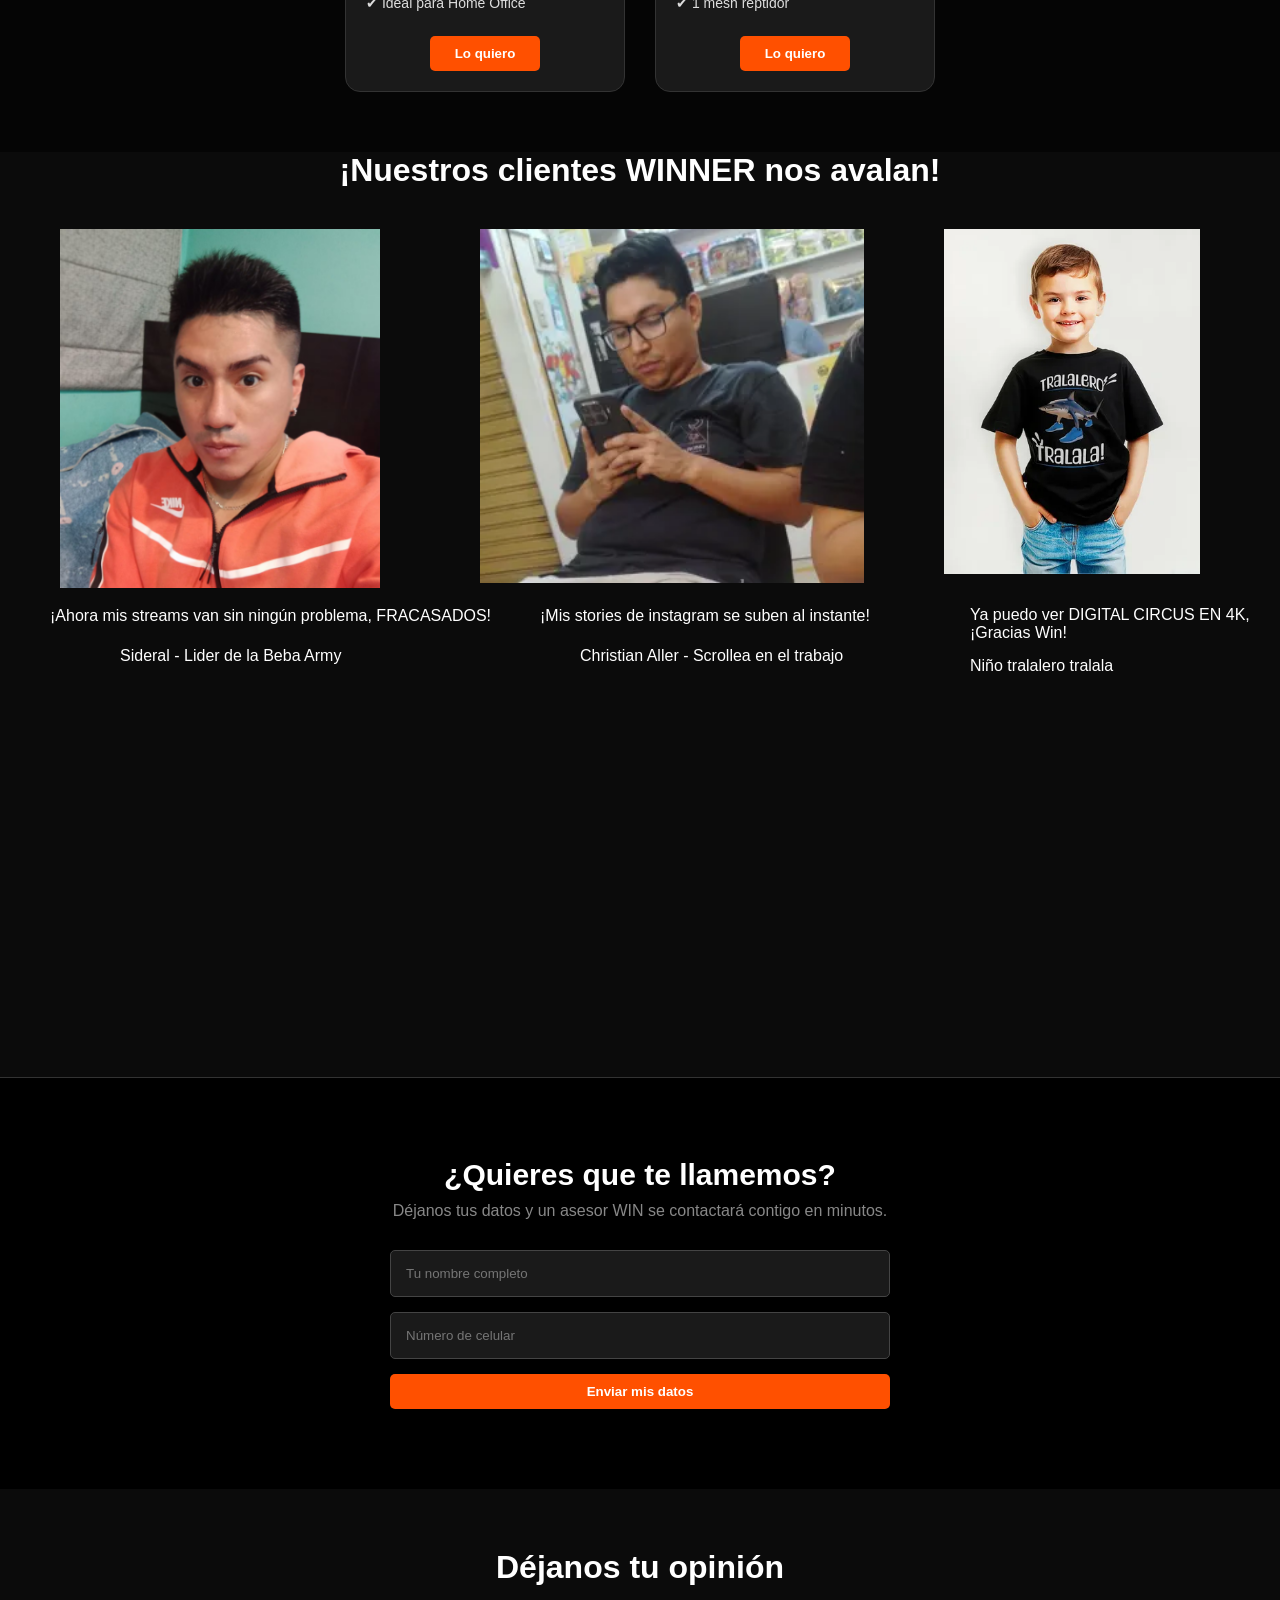
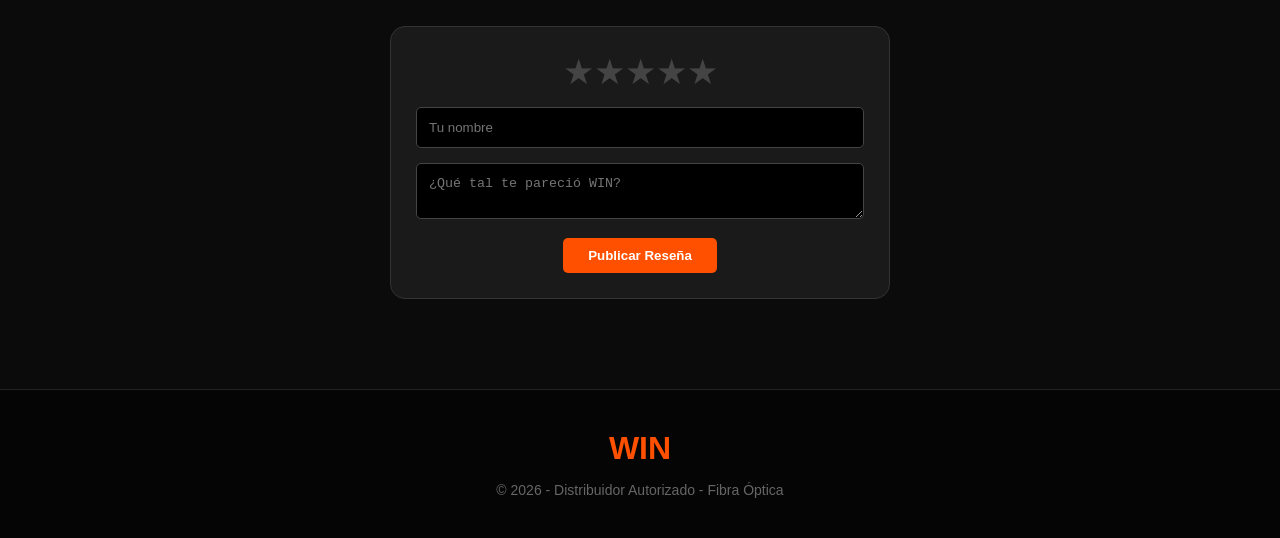
==== commit 6a9bff1c: "Merge branch 'main' of https://github.com/Gerardo17092004/Tienda-Virtual-Win" ====
--- a/win/index.html
+++ b/win/index.html
@@ -54,22 +54,24 @@
         <h2 class="titulo-seccion">Elige tu plan ideal</h2>
         <div class="contenedor-cards">
             <div class="card">
-                <h3>200 Mbps</h3>
-                <p class="precio">S/ 79<span>/mes</span></p>
+                <h3>750 Mbps</h3>
+                <p class="precio">S/ 109<span>/mes</span></p>
                 <ul class="beneficios">
                     <li>✔ 100% Fibra Óptica</li>
                     <li>✔ Simetría de velocidad</li>
+                    <li>✔ Ideal para clases virtuales</li>
                     <li>✔ Ideal para Home Office</li>
                 </ul>
                 <button class="btn-venta">Lo quiero</button>
             </div>
             <div class="card">
-                <h3>500 Mbps</h3>
-                <p class="precio">S/ 99<span>/mes</span></p>
+                <h3>850 Mbps</h3>
+                <p class="precio">S/ 119<span>/mes</span></p>
                 <ul class="beneficios">
-                    <li>✔ Bono de instalación</li>
+                    <li>✔ 1000 mbps x 1 año</li>
                     <li>✔ Ideal para Streaming 4K</li>
                     <li>✔ Navegación sin lag</li>
+                    <li>✔ 1 mesh reptidor</li>
                 </ul>
                 <button class="btn-venta">Lo quiero</button>
             </div>
@@ -86,12 +88,12 @@
 
                 <div style="position: relative; height: 40px;">
                     <p style="position: absolute; top: 20px; left: 50px;">
-                    ¡Ahora mis streams van sin ningún problema! </p>
+                    ¡Ahora mis streams van sin ningún problema, FRACASADOS! </p>
                 </div>
 
                  <div style="position: relative; height: 50px;">
                     <p style="position: absolute; top: 20px; left: 120px;">
-                     Siderall - conocido streamer </p>
+                     Sideral - Lider de la Beba Army </p>
                 </div>
                 
                <div style="position: relative; height: 100px;">
@@ -106,7 +108,7 @@
 
                   <div style="position: relative; height: 100px;">
                     <p style="position: absolute; top: -271px; left: 970px;">
-                    Las series web que veo no demoran en cargar, ¡Gracias Win! </p>
+                    Ya puedo ver DIGITAL CIRCUS EN 4K, ¡Gracias Win! </p>
                 </div>
 
                    <div style="position: relative; height: 100px;">
@@ -184,6 +186,7 @@
         alert("¡Gracias por tu reseña! Ya apareció en la lista.");
     });
     </script>
+    <script src="script.js"></script>
 </body>
 
 <script>
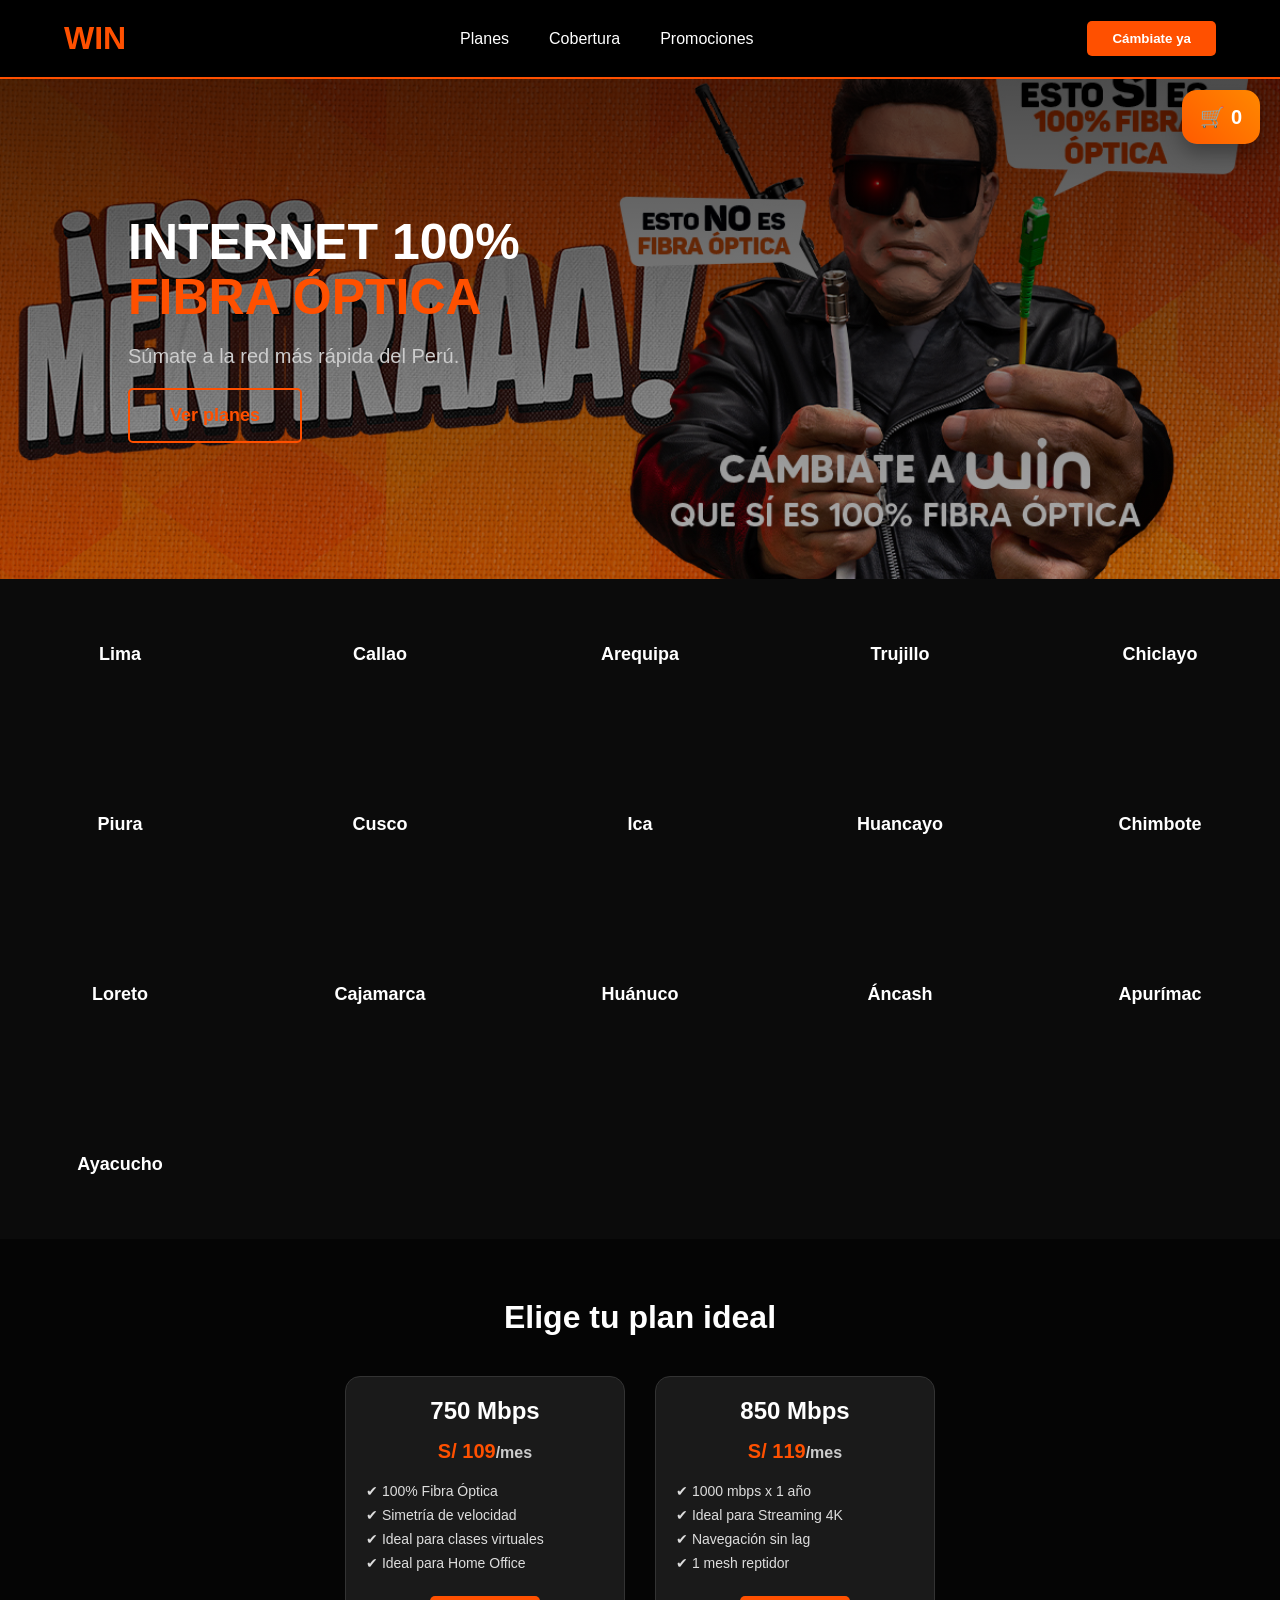
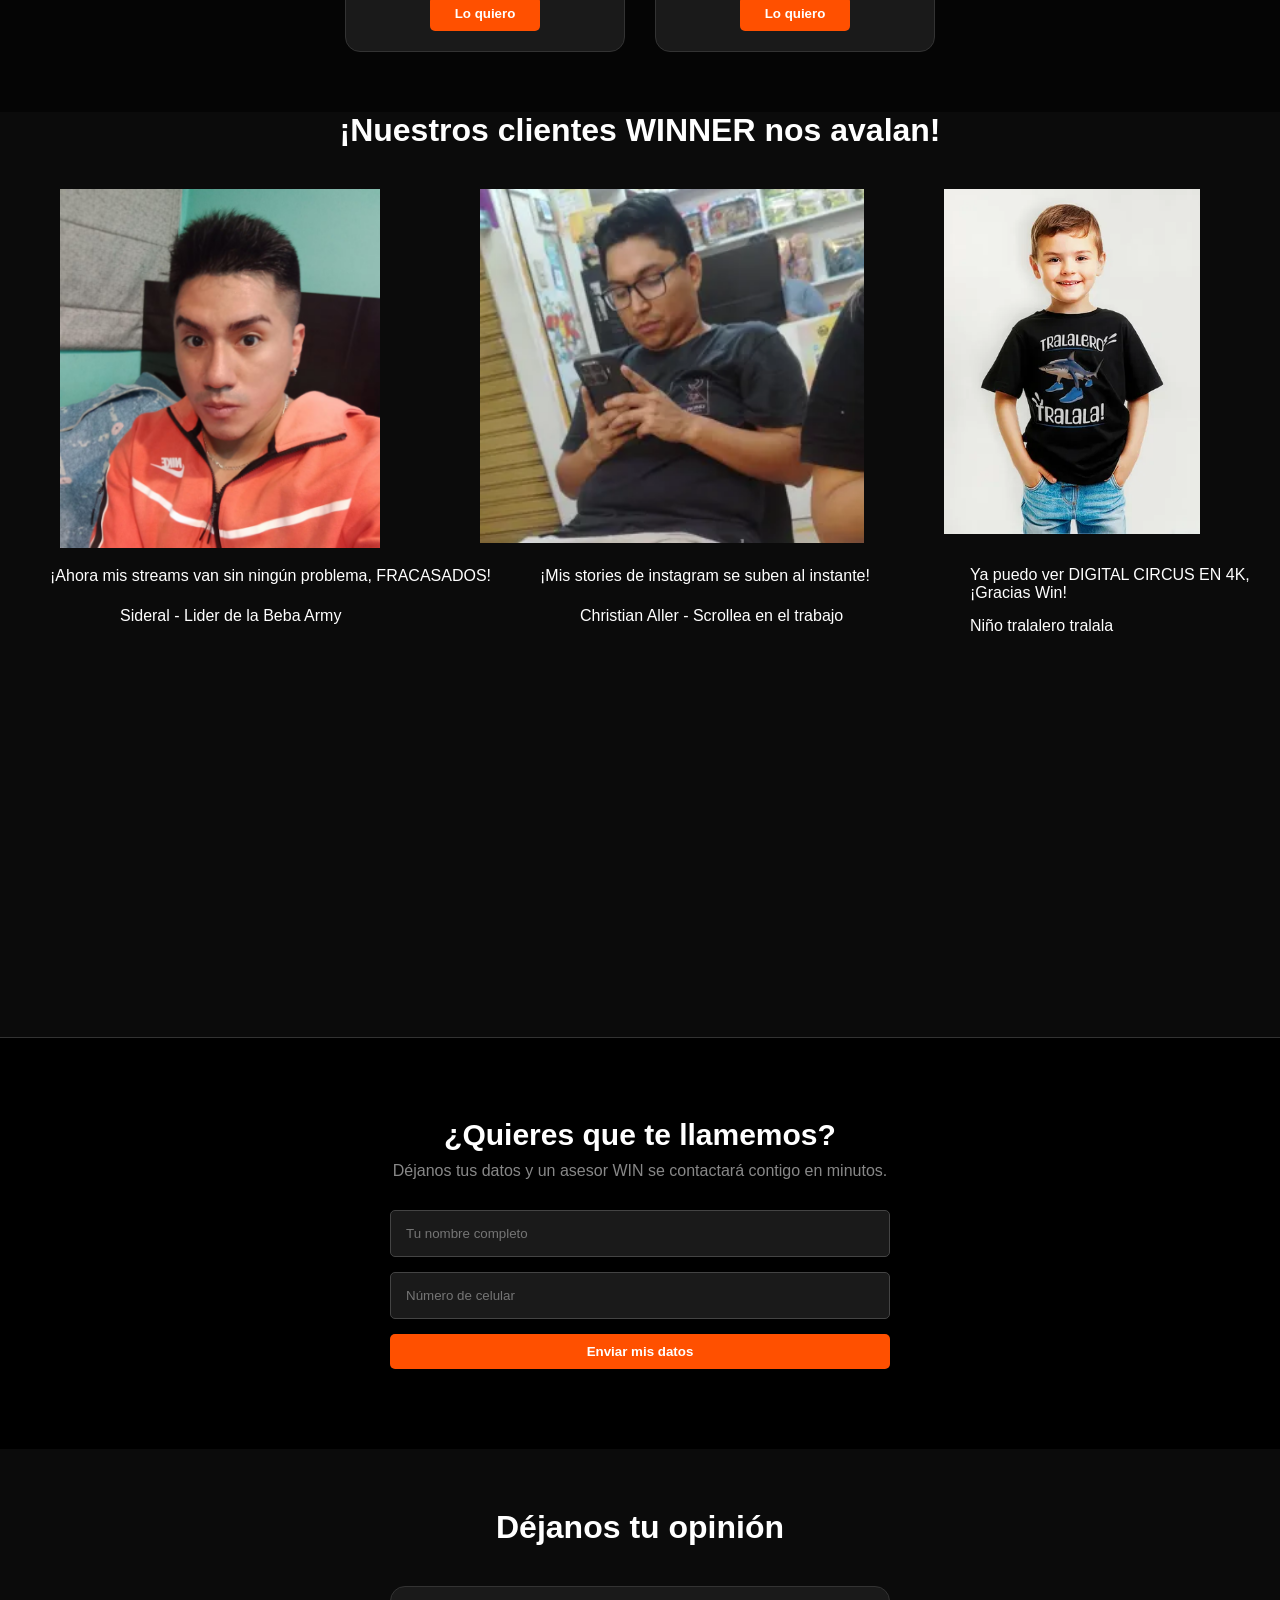
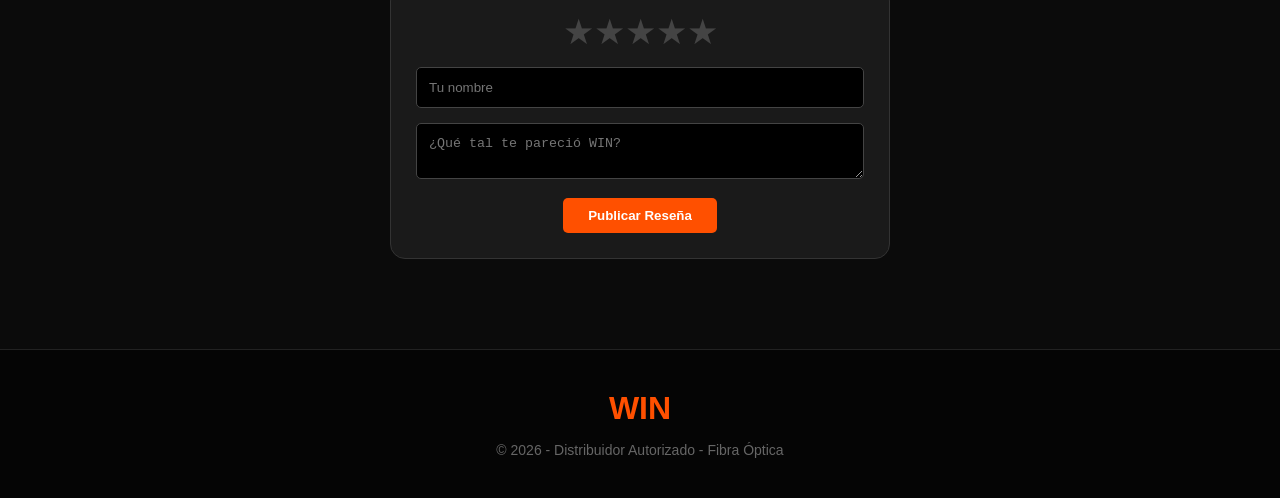
==== commit 98872513: "Update index.html" ====
--- a/win/index.html
+++ b/win/index.html
@@ -188,94 +188,4 @@
     </script>
     <script src="script.js"></script>
 </body>
-
-<script>
-// ===============================
-//  Gian Carlos 1. SCROLL SUAVE PARA LINKS
-// ===============================
-document.querySelectorAll('a[href^="#"]').forEach(anchor => {
-    anchor.addEventListener('click', function (e) {
-        e.preventDefault();
-
-        const target = document.querySelector(this.getAttribute('href'));
-        if (target) {
-            target.scrollIntoView({
-                behavior: 'smooth'
-            });
-        }
-    });
-});
-
-
-// ===============================
-// 2. NAVBAR SE COMPACTA AL BAJAR
-// ===============================
-const nav = document.querySelector("nav");
-
-window.addEventListener("scroll", () => {
-    if (window.scrollY > 80) {
-        nav.style.padding = "10px 30px";
-        nav.style.background = "#111";
-    } else {
-        nav.style.padding = "20px 30px";
-        nav.style.background = "transparent";
-    }
-});
-
-
-// ===============================
-// 3. EFECTO EN REGIONES (HOVER DINÁMICO)
-// ===============================
-const regiones = document.querySelectorAll(".region");
-
-regiones.forEach(region => {
-    region.addEventListener("mouseover", () => {
-        region.style.transform = "scale(1.1)";
-        region.style.background = "#ff5000";
-        region.style.color = "white";
-    });
-
-    region.addEventListener("mouseout", () => {
-        region.style.transform = "scale(1)";
-        region.style.background = "";
-        region.style.color = "";
-    });
-});
-
-
-// ===============================
-// 4. BOTÓN "VOLVER ARRIBA"
-// ===============================
-const btnTop = document.createElement("button");
-btnTop.textContent = "⬆";
-btnTop.style.position = "fixed";
-btnTop.style.bottom = "20px";
-btnTop.style.right = "20px";
-btnTop.style.padding = "10px 15px";
-btnTop.style.borderRadius = "50%";
-btnTop.style.border = "none";
-btnTop.style.background = "#ff5000";
-btnTop.style.color = "white";
-btnTop.style.cursor = "pointer";
-btnTop.style.display = "none";
-btnTop.style.zIndex = "999";
-
-document.body.appendChild(btnTop);
-
-window.addEventListener("scroll", () => {
-    if (window.scrollY > 300) {
-        btnTop.style.display = "block";
-    } else {
-        btnTop.style.display = "none";
-    }
-});
-
-btnTop.addEventListener("click", () => {
-    window.scrollTo({
-        top: 0,
-        behavior: "smooth"
-    });
-});
-</script>
-
 </html>
